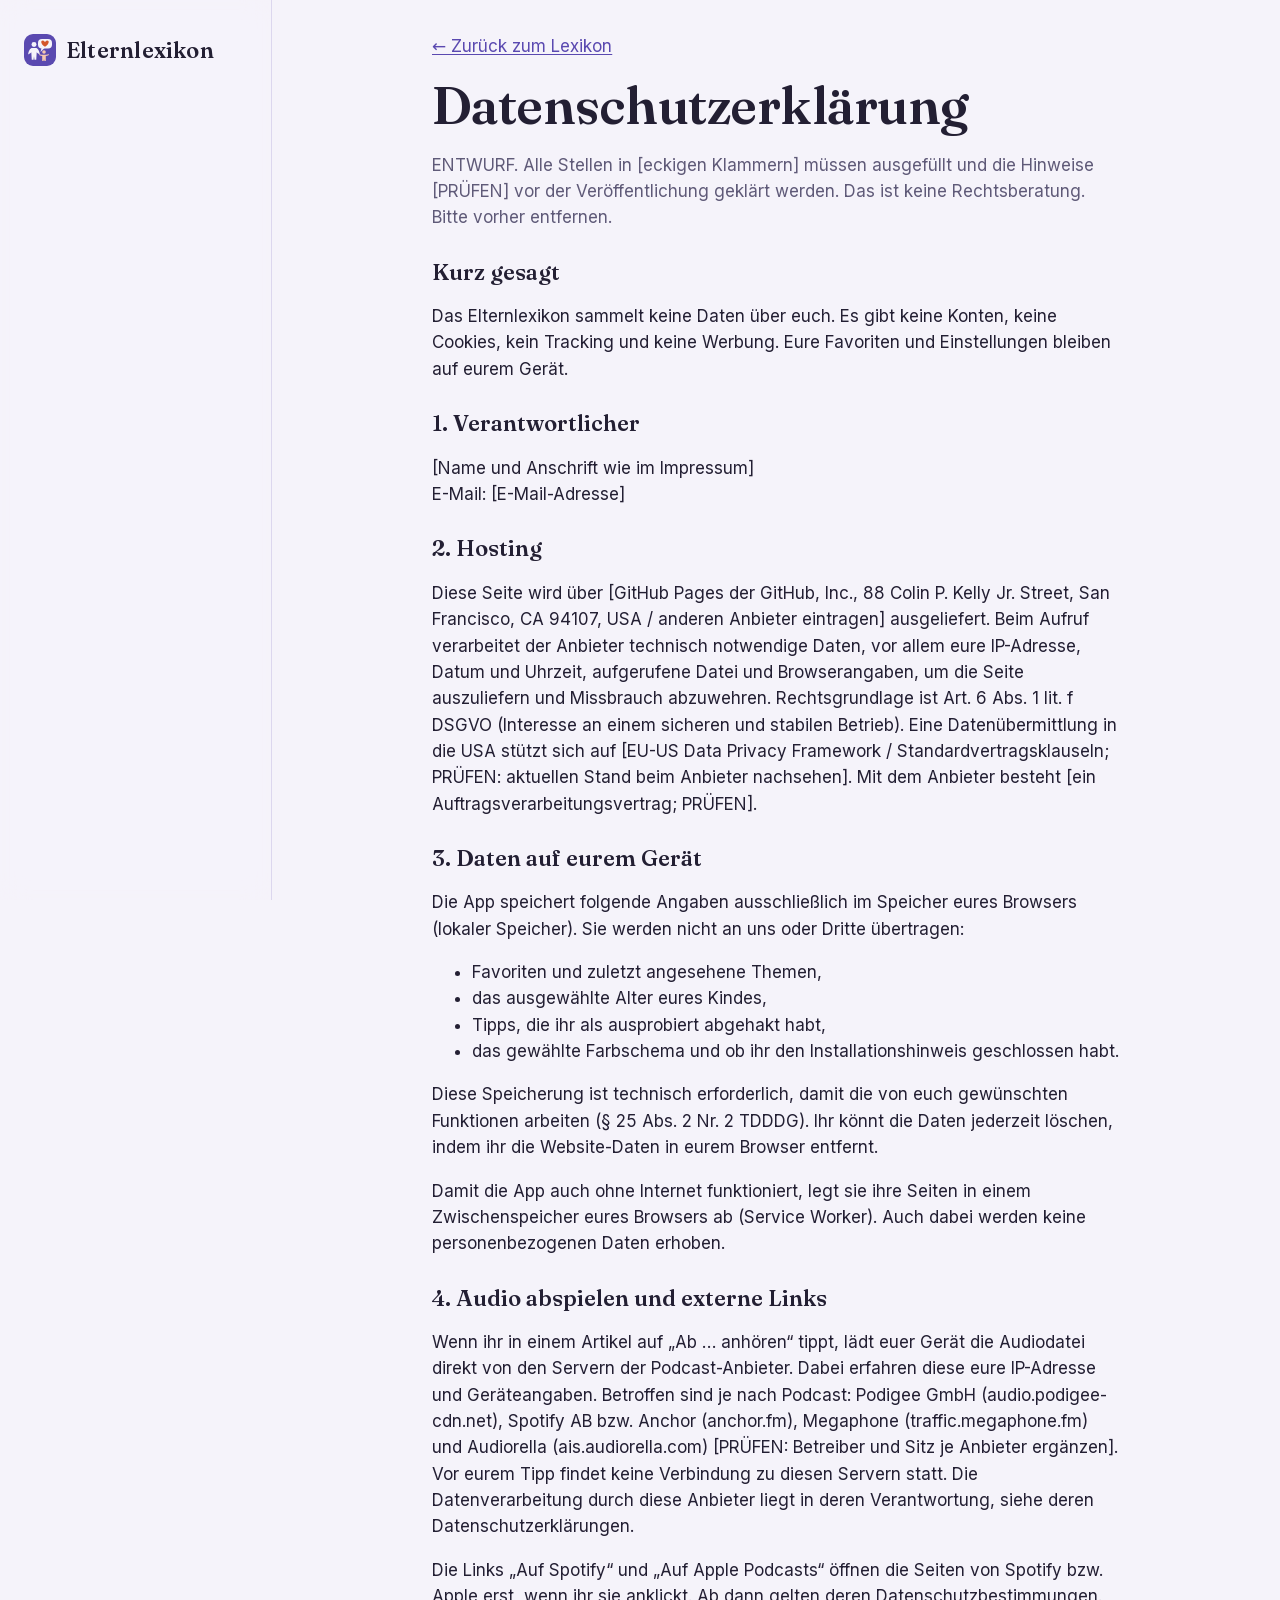
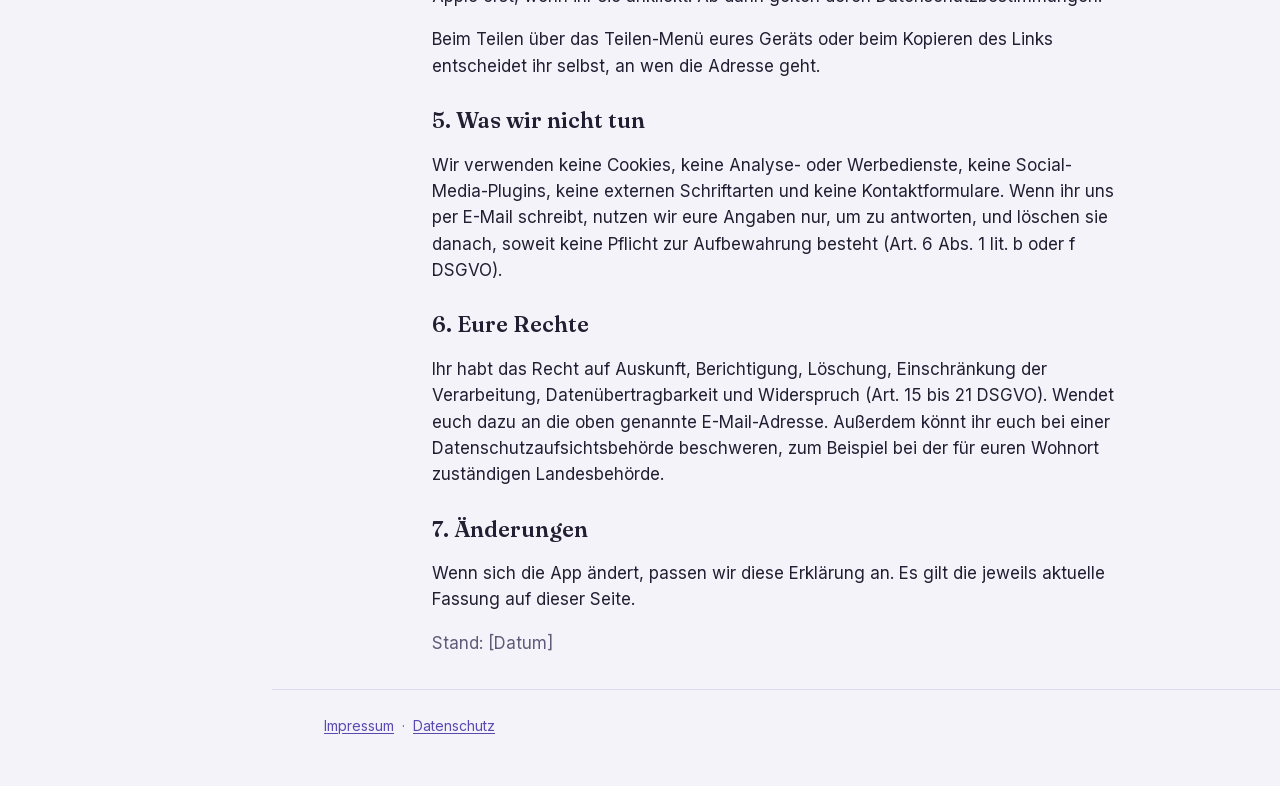
==== datenschutz.html @ c75ec626 "Elternlexikon: Tipp-Karten, Nachhören-Bereich, Pflaume-Farbwelt Co-Authored-By: Claude Sonnet 5.5 <n" ====
<!doctype html>
<html lang="de">
<head>
  <meta charset="utf-8">
  <meta name="viewport" content="width=device-width, initial-scale=1">
  <meta name="robots" content="noindex">
  <title>Datenschutz · Elternlexikon</title>
  <link rel="icon" href="icon.svg" type="image/svg+xml">
  <link rel="stylesheet" href="styles.css">
  <script>try { var t = localStorage.getItem("theme"); if (t) document.documentElement.dataset.theme = t; } catch (e) {}</script>
</head>
<body>
  <header class="top"><div class="top-inner">
    <a class="brand" href="./" aria-label="Zurück zur Startseite"><img src="icon.svg" alt="" width="32" height="32"><span>Elternlexikon</span></a>
  </div></header>
  <main class="article rechtstext" style="max-width:720px;margin:0 auto;padding:16px">
    <p><a href="./">← Zurück zum Lexikon</a></p>
    <h1>Datenschutzerklärung</h1>
    <p class="muted">ENTWURF. Alle Stellen in [eckigen Klammern] müssen ausgefüllt und die Hinweise [PRÜFEN] vor der Veröffentlichung geklärt werden. Das ist keine Rechtsberatung. Bitte vorher entfernen.</p>

    <h2>Kurz gesagt</h2>
    <p>Das Elternlexikon sammelt keine Daten über euch. Es gibt keine Konten, keine Cookies, kein Tracking und keine Werbung. Eure Favoriten und Einstellungen bleiben auf eurem Gerät.</p>

    <h2>1. Verantwortlicher</h2>
    <p>[Name und Anschrift wie im Impressum]<br>E-Mail: [E-Mail-Adresse]</p>

    <h2>2. Hosting</h2>
    <p>Diese Seite wird über [GitHub Pages der GitHub, Inc., 88 Colin P. Kelly Jr. Street, San Francisco, CA 94107, USA / anderen Anbieter eintragen] ausgeliefert. Beim Aufruf verarbeitet der Anbieter technisch notwendige Daten, vor allem eure IP-Adresse, Datum und Uhrzeit, aufgerufene Datei und Browserangaben, um die Seite auszuliefern und Missbrauch abzuwehren. Rechtsgrundlage ist Art. 6 Abs. 1 lit. f DSGVO (Interesse an einem sicheren und stabilen Betrieb). Eine Datenübermittlung in die USA stützt sich auf [EU-US Data Privacy Framework / Standardvertragsklauseln; PRÜFEN: aktuellen Stand beim Anbieter nachsehen]. Mit dem Anbieter besteht [ein Auftragsverarbeitungsvertrag; PRÜFEN].</p>

    <h2>3. Daten auf eurem Gerät</h2>
    <p>Die App speichert folgende Angaben ausschließlich im Speicher eures Browsers (lokaler Speicher). Sie werden nicht an uns oder Dritte übertragen:</p>
    <ul>
      <li>Favoriten und zuletzt angesehene Themen,</li>
      <li>das ausgewählte Alter eures Kindes,</li>
      <li>Tipps, die ihr als ausprobiert abgehakt habt,</li>
      <li>das gewählte Farbschema und ob ihr den Installationshinweis geschlossen habt.</li>
    </ul>
    <p>Diese Speicherung ist technisch erforderlich, damit die von euch gewünschten Funktionen arbeiten (§ 25 Abs. 2 Nr. 2 TDDDG). Ihr könnt die Daten jederzeit löschen, indem ihr die Website-Daten in eurem Browser entfernt.</p>
    <p>Damit die App auch ohne Internet funktioniert, legt sie ihre Seiten in einem Zwischenspeicher eures Browsers ab (Service Worker). Auch dabei werden keine personenbezogenen Daten erhoben.</p>

    <h2>4. Audio abspielen und externe Links</h2>
    <p>Wenn ihr in einem Artikel auf „Ab … anhören“ tippt, lädt euer Gerät die Audiodatei direkt von den Servern der Podcast-Anbieter. Dabei erfahren diese eure IP-Adresse und Geräteangaben. Betroffen sind je nach Podcast: Podigee GmbH (audio.podigee-cdn.net), Spotify AB bzw. Anchor (anchor.fm), Megaphone (traffic.megaphone.fm) und Audiorella (ais.audiorella.com) [PRÜFEN: Betreiber und Sitz je Anbieter ergänzen]. Vor eurem Tipp findet keine Verbindung zu diesen Servern statt. Die Datenverarbeitung durch diese Anbieter liegt in deren Verantwortung, siehe deren Datenschutzerklärungen.</p>
    <p>Die Links „Auf Spotify“ und „Auf Apple Podcasts“ öffnen die Seiten von Spotify bzw. Apple erst, wenn ihr sie anklickt. Ab dann gelten deren Datenschutzbestimmungen.</p>
    <p>Beim Teilen über das Teilen-Menü eures Geräts oder beim Kopieren des Links entscheidet ihr selbst, an wen die Adresse geht.</p>

    <h2>5. Was wir nicht tun</h2>
    <p>Wir verwenden keine Cookies, keine Analyse- oder Werbedienste, keine Social-Media-Plugins, keine externen Schriftarten und keine Kontaktformulare. Wenn ihr uns per E-Mail schreibt, nutzen wir eure Angaben nur, um zu antworten, und löschen sie danach, soweit keine Pflicht zur Aufbewahrung besteht (Art. 6 Abs. 1 lit. b oder f DSGVO).</p>

    <h2>6. Eure Rechte</h2>
    <p>Ihr habt das Recht auf Auskunft, Berichtigung, Löschung, Einschränkung der Verarbeitung, Datenübertragbarkeit und Widerspruch (Art. 15 bis 21 DSGVO). Wendet euch dazu an die oben genannte E-Mail-Adresse. Außerdem könnt ihr euch bei einer Datenschutzaufsichtsbehörde beschweren, zum Beispiel bei der für euren Wohnort zuständigen Landesbehörde.</p>

    <h2>7. Änderungen</h2>
    <p>Wenn sich die App ändert, passen wir diese Erklärung an. Es gilt die jeweils aktuelle Fassung auf dieser Seite.</p>

    <p class="muted">Stand: [Datum]</p>
  </main>
  <footer class="foot"><p class="muted"><a href="impressum.html">Impressum</a> · <a href="datenschutz.html">Datenschutz</a></p></footer>
</body>
</html>
---- styles.css ----
/* ---------- Schriften (lokal, kein Google-Abruf) ---------- */
@font-face { font-family: "Fraunces"; font-style: normal; font-weight: 500 700; font-display: swap; src: url("fonts/fraunces-latin.woff2") format("woff2"); }
@font-face { font-family: "Inter"; font-style: normal; font-weight: 400 700; font-display: swap; src: url("fonts/inter-latin.woff2") format("woff2"); }

/* ---------- Farben & Grundwerte ---------- */
:root {
  --bg: #f6f1e9;
  --surface: #fffdf9;
  --surface-2: #efe8dc;
  --text: #22252a;
  --muted: #5f5b55;
  --line: #e2d9ca;
  --accent: #2f6f62;
  --accent-ink: #ffffff;
  --accent-soft: #dcebe5;
  --warm: #9e4522;
  --warm-soft: #f6e2d6;
  --focus: #2f6f62;
  --shadow: 0 1px 2px rgba(60, 45, 20, .06), 0 6px 20px rgba(60, 45, 20, .06);

  /* Podcast-Farben (eher gedämpft, nur als Erkennungszeichen) */
  --p-mutti: #b5577a;
  --p-artgerecht: #5f8a3a;
  --p-gfk: #3f6fb0;
  --p-wunschkind: #b9822a;

  --serif: "Fraunces", "Iowan Old Style", "Palatino Linotype", Palatino, Georgia, serif;
  --sans: "Inter", -apple-system, BlinkMacSystemFont, "Segoe UI", system-ui, Roboto, "Helvetica Neue", Arial, sans-serif;
  --radius: 20px;
  --max: 760px;
  --side: 272px;
  color-scheme: light;
}

@media (prefers-color-scheme: dark) {
  :root:not([data-theme="light"]) {
    --bg: #16191d;
    --surface: #1e2227;
    --surface-2: #262b31;
    --text: #e9e5de;
    --muted: #a19b92;
    --line: #333940;
    --accent: #7cc2b0;
    --accent-ink: #10231e;
    --accent-soft: #23362f;
    --warm: #e39a77;
    --warm-soft: #3a2a22;
    --focus: #7cc2b0;
    --shadow: 0 1px 2px rgba(0, 0, 0, .3), 0 6px 20px rgba(0, 0, 0, .25);
    --p-mutti: #e08aa9;
    --p-artgerecht: #9cc574;
    --p-gfk: #86aee6;
    --p-wunschkind: #e2b765;
    color-scheme: dark;
  }
}
:root[data-theme="dark"] {
  --bg: #16191d;
  --surface: #1e2227;
  --surface-2: #262b31;
  --text: #e9e5de;
  --muted: #a19b92;
  --line: #333940;
  --accent: #7cc2b0;
  --accent-ink: #10231e;
  --accent-soft: #23362f;
  --warm: #e39a77;
  --warm-soft: #3a2a22;
  --focus: #7cc2b0;
  --shadow: 0 1px 2px rgba(0, 0, 0, .3), 0 6px 20px rgba(0, 0, 0, .25);
  --p-mutti: #e08aa9;
  --p-artgerecht: #9cc574;
  --p-gfk: #86aee6;
  --p-wunschkind: #e2b765;
  color-scheme: dark;
}

/* ---------- Basis ---------- */
*, *::before, *::after { box-sizing: border-box; }
html { -webkit-text-size-adjust: 100%; }
body {
  margin: 0;
  background: var(--bg);
  color: var(--text);
  font: 17px/1.55 var(--sans);
  min-height: 100vh;
  display: flex;
  flex-direction: column;
}
a { color: var(--accent); text-underline-offset: 2px; }
button { font: inherit; color: inherit; }
:focus-visible { outline: 2px solid var(--focus); outline-offset: 2px; border-radius: 6px; }
svg { width: 1.2em; height: 1.2em; fill: none; stroke: currentColor; stroke-width: 1.8; stroke-linecap: round; stroke-linejoin: round; }

.skip { position: absolute; left: -999px; }
.skip:focus { left: 16px; top: 8px; background: var(--surface); padding: 8px 12px; z-index: 10; }

main { flex: 1; width: 100%; max-width: var(--max); margin: 0 auto; padding: 0 16px 48px; outline: none; }

/* ---------- Kopfzeile ---------- */
.top { position: sticky; top: 0; z-index: 5; background: color-mix(in srgb, var(--bg) 88%, transparent); backdrop-filter: blur(10px); -webkit-backdrop-filter: blur(10px); border-bottom: 1px solid transparent; }
.top.scrolled { border-bottom-color: var(--line); }
.top-inner { max-width: var(--max); margin: 0 auto; padding: 10px 16px; display: flex; align-items: center; justify-content: space-between; gap: 12px; }
.brand { display: flex; align-items: center; gap: 10px; text-decoration: none; color: var(--text); font: 600 20px/1 var(--serif); letter-spacing: .01em; }
.brand img { border-radius: 9px; }
.top-nav { display: flex; align-items: center; gap: 4px; }
.nav-link { display: inline-flex; align-items: center; gap: 6px; padding: 8px 12px; border-radius: 999px; text-decoration: none; color: var(--text); font-size: 15px; }
.nav-link:hover, .nav-link.active { background: var(--surface-2); }
.nav-link .count { background: var(--accent); color: var(--accent-ink); font-size: 12px; min-width: 20px; height: 20px; padding: 0 6px; border-radius: 10px; display: inline-grid; place-items: center; }
.icon-btn { background: none; border: 0; width: 40px; height: 40px; border-radius: 50%; display: grid; place-items: center; cursor: pointer; }
.icon-btn:hover { background: var(--surface-2); }
.i-moon { display: none; }
:root[data-theme="dark"] .i-sun { display: none; }
:root[data-theme="dark"] .i-moon { display: block; }
@media (prefers-color-scheme: dark) {
  :root:not([data-theme="light"]) .i-sun { display: none; }
  :root:not([data-theme="light"]) .i-moon { display: block; }
}

.menu { border-top: 1px solid var(--line); }
.menu-inner { max-width: var(--max); margin: 0 auto; padding: 0 12px; display: flex; gap: 2px; overflow-x: auto; scrollbar-width: none; }
.menu-inner::-webkit-scrollbar { display: none; }
.menu-link { flex: none; position: relative; display: inline-flex; align-items: center; gap: 6px; padding: 11px 12px; color: var(--muted); text-decoration: none; font-size: 15px; border-bottom: 2px solid transparent; }
.menu-link:hover { color: var(--text); }
.menu-link.active { color: var(--accent); border-bottom-color: var(--accent); font-weight: 600; }
.menu-link .count { background: var(--accent); color: var(--accent-ink); font-size: 12px; min-width: 20px; height: 20px; padding: 0 6px; border-radius: 10px; display: inline-grid; place-items: center; }
.menu-hilfe { margin-left: auto; }
.banner { background: var(--warm-soft); color: var(--text); font-size: 14px; text-align: center; padding: 8px 16px; border-bottom: 1px solid var(--line); }

/* ---------- Suche ---------- */
.search-area { padding: 28px 0 8px; }
.hero-title { font: 600 clamp(28px, 6vw, 40px)/1.15 var(--serif); margin: 8px 0 20px; letter-spacing: -.01em; }
body.compact .hero-title { display: none; }
body.compact .search-area { padding-top: 16px; }

.search { position: relative; }
.search input {
  width: 100%; font: inherit; font-size: 18px; color: var(--text);
  background: var(--surface); border: 1.5px solid var(--line); border-radius: 999px;
  padding: 14px 48px 14px 50px; box-shadow: var(--shadow); -webkit-appearance: none; appearance: none;
}
.search input::placeholder { color: var(--muted); }
.search input:focus { outline: none; border-color: var(--accent); }
.search input::-webkit-search-cancel-button { display: none; }
.search-icon { position: absolute; left: 18px; top: 50%; transform: translateY(-50%); color: var(--muted); pointer-events: none; }
.q-clear { position: absolute; right: 8px; top: 50%; transform: translateY(-50%); width: 36px; height: 36px; border: 0; border-radius: 50%; background: transparent; font-size: 24px; line-height: 1; color: var(--muted); cursor: pointer; }
.q-clear:hover { background: var(--surface-2); }

.filters { margin-top: 14px; display: grid; gap: 8px; }
.filter-row { display: flex; align-items: center; gap: 10px; min-width: 0; }
.filter-label { flex: 0 0 64px; font-size: 13px; color: var(--muted); text-transform: uppercase; letter-spacing: .06em; }
.chips { display: flex; gap: 6px; overflow-x: auto; scrollbar-width: none; padding: 2px; min-width: 0; }
.chips::-webkit-scrollbar { display: none; }
.chip {
  flex: 0 0 auto; border: 1px solid var(--line); background: var(--surface); border-radius: 999px;
  padding: 5px 12px; font-size: 14px; cursor: pointer; white-space: nowrap; display: inline-flex; align-items: center; gap: 6px;
}
.chip:hover { border-color: var(--accent); }
.chip[aria-pressed="true"] { background: var(--accent); border-color: var(--accent); color: var(--accent-ink); }
.chip .dot { width: 8px; height: 8px; border-radius: 50%; }
.filter-reset { border: 0; background: none; color: var(--accent); font-size: 14px; cursor: pointer; padding: 4px 0; justify-self: start; }

/* ---------- Listen & Karten ---------- */
.section-title { font: 600 15px/1.3 var(--sans); color: var(--muted); text-transform: uppercase; letter-spacing: .07em; margin: 32px 0 12px; }
.result-meta { color: var(--muted); font-size: 14px; margin: 20px 0 10px; }
.cards { list-style: none; margin: 0; padding: 0; display: grid; gap: 10px; }
.card {
  display: block; text-decoration: none; color: inherit; background: var(--surface); border: 1px solid var(--line);
  border-radius: var(--radius); padding: 16px 18px; box-shadow: var(--shadow); transition: transform .12s ease, border-color .12s ease;
}
.card:hover { border-color: var(--accent); transform: translateY(-1px); }
.card h3 { font: 600 20px/1.25 var(--serif); margin: 0 0 4px; }
.card .also { color: var(--muted); font-size: 14px; margin: 0 0 6px; }
.card p.snippet { margin: 0; color: var(--text); font-size: 15px; display: -webkit-box; -webkit-line-clamp: 2; -webkit-box-orient: vertical; overflow: hidden; }
.card .tags { margin-top: 10px; }
mark { background: var(--warm-soft); color: inherit; border-radius: 3px; padding: 0 1px; }

.tags { display: flex; flex-wrap: wrap; gap: 6px; }
.tag { font-size: 13px; padding: 2px 9px; border-radius: 999px; background: var(--surface-2); color: var(--text); white-space: nowrap; }
.tag.age { background: var(--accent-soft); }
.pod { display: inline-flex; align-items: center; gap: 6px; font-size: 13px; }
.pod .dot, .chip .dot { background: var(--pc, var(--muted)); }
.pod-mutti { --pc: var(--p-mutti); }
.pod-artgerecht { --pc: var(--p-artgerecht); }
.pod-gfk { --pc: var(--p-gfk); }
.pod-wunschkind { --pc: var(--p-wunschkind); }
.dot { display: inline-block; width: 8px; height: 8px; border-radius: 50%; }

.grid-areas { display: grid; grid-template-columns: repeat(auto-fill, minmax(150px, 1fr)); gap: 10px; }
.area-tile {
  background: var(--surface); border: 1px solid var(--line); border-radius: var(--radius); padding: 14px; text-align: left;
  cursor: pointer; display: flex; flex-direction: column; gap: 2px; box-shadow: var(--shadow);
}
.area-tile:hover { border-color: var(--accent); }
.area-tile strong { font: 600 17px/1.25 var(--serif); }
.area-tile span { color: var(--muted); font-size: 13px; }

.suggestions { display: flex; flex-wrap: wrap; gap: 8px; }
.suggestion { border: 1px dashed var(--line); background: transparent; border-radius: 999px; padding: 6px 14px; cursor: pointer; font-size: 15px; }
.suggestion:hover { border-style: solid; border-color: var(--accent); }

.empty { text-align: center; padding: 40px 12px; color: var(--muted); }
.empty strong { display: block; color: var(--text); font: 600 20px/1.3 var(--serif); margin-bottom: 6px; }

/* ---------- Artikel ---------- */
.article { padding-top: 12px; }
.back { display: inline-flex; align-items: center; gap: 6px; background: none; border: 0; color: var(--accent); cursor: pointer; padding: 6px 0; font-size: 15px; }
.article-head { display: flex; align-items: flex-start; justify-content: space-between; gap: 12px; margin: 10px 0 6px; }
.article h1 { font: 600 clamp(30px, 7vw, 42px)/1.12 var(--serif); margin: 0; letter-spacing: -.01em; }
.fav-btn { flex: 0 0 auto; width: 44px; height: 44px; border-radius: 50%; border: 1px solid var(--line); background: var(--surface); cursor: pointer; display: grid; place-items: center; }
.fav-btn svg { width: 22px; height: 22px; }
.fav-btn[aria-pressed="true"] { color: var(--warm); border-color: var(--warm); }
.fav-btn[aria-pressed="true"] svg { fill: currentColor; }
.article .also { color: var(--muted); margin: 0 0 14px; }
.article .tags { margin-bottom: 22px; }

.answer { background: var(--accent-soft); border-radius: var(--radius); padding: 18px 20px; font-size: 18px; line-height: 1.55; margin: 0 0 8px; }
.answer-label { font-size: 13px; text-transform: uppercase; letter-spacing: .07em; color: var(--accent); font-weight: 600; margin-bottom: 6px; }
.intro { font-size: 17px; color: var(--muted); margin: 6px 0 14px; line-height: 1.5; }
.med-note { margin: 10px 0 0; padding: 10px 14px; border-radius: 10px; background: var(--warm-soft); font-size: 14px; line-height: 1.45; }
.article h2 { font: 600 22px/1.25 var(--serif); margin: 32px 0 12px; }
.tips { list-style: none; margin: 0; padding: 0; counter-reset: tip; display: grid; gap: 10px; }
.tips li { counter-increment: tip; position: relative; padding: 2px 0 2px 42px; }
.tips li::before {
  content: counter(tip); position: absolute; left: 0; top: 0; width: 28px; height: 28px; border-radius: 50%;
  background: var(--accent); color: var(--accent-ink); display: grid; place-items: center; font-size: 14px; font-weight: 600;
}
.views { display: grid; gap: 10px; }
.view { background: var(--surface); border: 1px solid var(--line); border-left: 4px solid var(--pc, var(--line)); border-radius: 10px; padding: 12px 16px; }
.view .pod { font-weight: 600; margin-bottom: 4px; }
.view p { margin: 0; }

.sources { list-style: none; padding: 0; margin: 0; display: grid; gap: 8px; }
.source { display: flex; gap: 12px; align-items: flex-start; background: var(--surface); border: 1px solid var(--line); border-radius: 10px; padding: 12px 14px; }
.source .time { flex: 0 0 auto; font-variant-numeric: tabular-nums; font-size: 14px; background: var(--surface-2); padding: 3px 8px; border-radius: 6px; margin-top: 1px; }
.source .s-topic { font-weight: 600; }
.source .s-topic + .s-title { font-weight: 400; font-size: 14px; }
.source .s-title { font-weight: 600; }
.source .s-meta { font-size: 14px; color: var(--muted); }
.source .s-links { font-size: 14px; margin-top: 8px; display: flex; gap: 8px; flex-wrap: wrap; }

.play-at {
  display: inline-flex; align-items: center; gap: 6px; margin-top: 8px; border: 1px solid var(--accent); background: var(--accent);
  color: var(--accent-ink); border-radius: 999px; padding: 5px 14px 5px 10px; font-size: 14px; font-weight: 600; cursor: pointer;
}
.play-at:hover { filter: brightness(1.08); }
.play-at svg { width: 14px; height: 14px; }
.play-at.playing { background: transparent; color: var(--accent); }

/* ---------- Player ---------- */
body.has-player { padding-bottom: 96px; }
.player { position: fixed; left: 0; right: 0; bottom: 0; z-index: 20; padding: 0 12px calc(12px + env(safe-area-inset-bottom)); pointer-events: none; }
.player-inner {
  pointer-events: auto; max-width: var(--max); margin: 0 auto; display: flex; align-items: center; gap: 8px;
  background: var(--surface); border: 1px solid var(--line); border-radius: 18px; padding: 10px 12px; box-shadow: 0 8px 30px rgba(0,0,0,.18);
}
.pl-btn { border: 0; background: none; cursor: pointer; border-radius: 50%; display: grid; place-items: center; flex: 0 0 auto; color: var(--text); }
.pl-main { width: 46px; height: 46px; background: var(--accent); color: var(--accent-ink); }
.pl-main svg { width: 22px; height: 22px; }
.pl-main .i-pause { display: none; }
.player.playing .pl-main .i-pause { display: block; }
.player.playing .pl-main .i-play { display: none; }
.pl-skip { width: 38px; height: 38px; font-size: 13px; font-weight: 600; font-variant-numeric: tabular-nums; }
.pl-skip:hover, .pl-close:hover { background: var(--surface-2); }
.pl-close { width: 34px; height: 34px; font-size: 22px; color: var(--muted); }
.pl-info { flex: 1; min-width: 0; padding: 0 4px; }
.pl-title { font-weight: 600; font-size: 14px; white-space: nowrap; overflow: hidden; text-overflow: ellipsis; }
.pl-meta { font-size: 12px; color: var(--muted); font-variant-numeric: tabular-nums; white-space: nowrap; overflow: hidden; text-overflow: ellipsis; }
#pl-seek { width: 100%; margin: 4px 0 0; accent-color: var(--accent); height: 16px; }
@media (max-width: 480px) { .pl-skip { width: 32px; font-size: 12px; } .player-inner { gap: 4px; padding: 8px; } }

.related { display: flex; flex-wrap: wrap; gap: 8px; }
.related a { text-decoration: none; border: 1px solid var(--line); background: var(--surface); padding: 6px 14px; border-radius: 999px; color: var(--text); }
.related a:hover { border-color: var(--accent); }

/* ---------- Fußzeile ---------- */
.foot { border-top: 1px solid var(--line); padding: 20px 16px 32px; font-size: 14px; color: var(--text); }
.foot p { max-width: var(--max); margin: 0 auto 8px; }
.muted { color: var(--muted); }

@media (max-width: 480px) {
  body { font-size: 16px; }
  .nav-link span { display: none; }
  .filter-row { flex-direction: column; align-items: stretch; gap: 4px; }
  .filter-label { flex: none; }
  .answer { font-size: 17px; padding: 16px; }
}
@media (prefers-reduced-motion: reduce) { * { transition: none !important; } }

.cover { width: 20px; height: 20px; border-radius: 5px; object-fit: cover; flex: 0 0 auto; }

/* ---------- Ruhigere Oberfläche: Antwort zuerst, Rest aufklappbar ---------- */
.trust { font-size: 14px; color: var(--muted); margin: 4px 0 14px; }
.notfall { margin: 18px 0 4px; padding: 12px 14px; border-radius: 12px; background: var(--warm-soft); font-size: 14px; line-height: 1.5; }
.notfall a { color: var(--text); font-weight: 600; }
details.alle, details.mehr { margin-top: 20px; border: 1px solid var(--line); border-radius: var(--radius); background: var(--surface); }
details.alle > summary, details.mehr > summary {
  cursor: pointer; padding: 14px 16px; font-weight: 600; list-style: none; display: flex; justify-content: space-between; align-items: center;
}
details.alle > summary::after, details.mehr > summary::after { content: "+"; font-size: 20px; color: var(--accent); }
details[open].alle > summary::after, details[open].mehr > summary::after { content: "–"; }
details.alle > summary::-webkit-details-marker, details.mehr > summary::-webkit-details-marker { display: none; }
details.alle .cards { padding: 0 12px 12px; }
details.mehr > :not(summary) { padding: 0 16px 16px; }
details.mehr h3 { font: 600 19px/1.3 var(--serif); margin: 18px 0 10px; }
details.mehr h3:first-of-type { margin-top: 4px; }
.views .view .pod { margin-bottom: 6px; }
.views .view .cover { width: 26px; height: 26px; }
.article h2 { margin-top: 28px; }

#bereiche, #az, #hilfe, #soforthilfe { scroll-margin-top: 100px; }

/* ---------- Soforthilfe, Alter, Aktionen ---------- */
.sos { display: grid; grid-template-columns: repeat(auto-fit, minmax(150px, 1fr)); gap: 10px; }
.sos-btn { display: flex; align-items: center; min-height: 56px; padding: 10px 14px; border-radius: 14px; background: var(--warm-soft); border: 1px solid var(--line); color: var(--text); text-decoration: none; font: 600 16px/1.25 var(--sans); }
.sos-btn:hover { border-color: var(--warm); }
.sos-label { color: var(--warm); font: 600 13px/1 var(--sans); text-transform: uppercase; letter-spacing: .07em; margin: 18px 0 6px; }
.alter-wahl { display: flex; flex-wrap: wrap; gap: 8px; }
.alter-chip { border: 1px solid var(--line); background: var(--surface); color: var(--text); border-radius: 999px; padding: 9px 16px; font-size: 16px; cursor: pointer; }
.alter-chip:hover { border-color: var(--accent); }
.alter-chip[aria-pressed="true"] { background: var(--accent); color: var(--accent-ink); border-color: var(--accent); }
.alle-btn { margin-top: 10px; background: none; border: 0; color: var(--accent); font-size: 15px; text-decoration: underline; cursor: pointer; padding: 6px 0; }
.primary-btn { display: inline-block; background: var(--accent); color: var(--accent-ink); border: 0; border-radius: 999px; padding: 12px 22px; font: 600 16px/1 var(--sans); text-decoration: none; cursor: pointer; }
.primary-btn:hover { filter: brightness(1.08); }
.actions { display: flex; gap: 8px; margin: 12px 0 4px; }
.act-btn { border: 1px solid var(--line); background: var(--surface); color: var(--text); border-radius: 999px; padding: 7px 14px; font-size: 14px; cursor: pointer; }
.act-btn:hover { border-color: var(--accent); }
.tip-hint { color: var(--muted); font-size: 14px; margin: -6px 0 12px; }
.tips li[data-tip] { cursor: pointer; border-radius: 10px; }
.tips li[data-tip]:hover { background: var(--surface-2); }
.tips li.done { color: var(--muted); }
.tips li.done::before { content: "✓"; background: var(--accent); color: var(--accent-ink); }
.hint { display: flex; align-items: center; justify-content: space-between; gap: 10px; background: var(--accent-soft); border-radius: var(--radius); padding: 10px 14px; margin: 16px 0 0; font-size: 15px; }
.hint-x { background: none; border: 0; font-size: 22px; line-height: 1; cursor: pointer; color: var(--muted); }
.link-btn { background: none; border: 0; color: var(--accent); font: inherit; text-decoration: underline; cursor: pointer; padding: 0; }
.share-card { display: flex; align-items: center; justify-content: space-between; gap: 16px; flex-wrap: wrap; background: var(--accent-soft); border-radius: 14px; padding: 18px 20px; margin: 36px 0 8px; }
.share-card strong { display: block; font: 600 18px/1.3 var(--serif); }
.share-card span { color: var(--muted); font-size: 15px; }
.pod-list { list-style: none; margin: 0; padding: 0; display: grid; gap: 12px; }
.pod-card { display: flex; gap: 16px; background: var(--surface); border: 1px solid var(--line); border-radius: 14px; padding: 16px; }
.pod-card img { border-radius: 12px; flex: none; width: 72px; height: 72px; object-fit: cover; }
.pod-card h3 { font: 600 19px/1.25 var(--serif); margin: 0 0 2px; }
.pod-card p { margin: 4px 0; }
.toast { position: fixed; left: 50%; bottom: 90px; transform: translateX(-50%); background: var(--text); color: var(--bg); padding: 10px 18px; border-radius: 999px; font-size: 15px; z-index: 20; }
@media print {
  .top, .menu, .player, .foot, .banner, .back, .actions, .fav-btn, .tip-hint, .play-at, .share-card { display: none !important; }
  body { background: #fff; color: #000; }
  .answer { border: 1px solid #999; background: none; }
}

.pod-mark { flex: none; display: inline-grid; place-items: center; width: 20px; height: 20px; border-radius: 6px; background: var(--pc, var(--muted)); color: #fff; font: 700 12px/1 var(--serif); }
:root[data-theme="dark"] .pod-mark { color: #16191d; }
@media (prefers-color-scheme: dark) { :root:not([data-theme="light"]) .pod-mark { color: #16191d; } }
.views .view .pod-mark { width: 26px; height: 26px; font-size: 15px; border-radius: 8px; }
.pod-mark.big { width: 72px; height: 72px; border-radius: 18px; font-size: 40px; }

/* ---------- Feinschliff Mobil (neues Design) ---------- */
.hero-title { font-weight: 600; letter-spacing: -.015em; }
.search input { min-height: 56px; border-radius: 18px; }
.chip { min-height: 40px; padding: 6px 14px; }
.alter-chip { min-height: 44px; }
.answer { border-radius: var(--radius); padding: 20px 22px; }
.answer-label { color: var(--accent-deep, #1f5a4e); }
:root[data-theme="dark"] .answer-label { color: var(--accent); }
.tips li { padding-top: 3px; padding-bottom: 3px; }
.card { box-shadow: none; }
.card:hover { box-shadow: var(--shadow); }
.area-tile { min-height: 96px; justify-content: space-between; box-shadow: none; }
.area-tile:nth-child(odd) { background: var(--accent-soft); border-color: transparent; }
.area-tile:nth-child(even) { background: var(--warm-soft); border-color: transparent; }
.menu-link { min-height: 44px; }
@media (prefers-color-scheme: dark) { :root:not([data-theme="light"]) .answer-label { color: var(--accent); } }

/* ---------- Mobil: Tab-Leiste unten + Themen-Blatt ---------- */
.tabbar, .sheet, .sheet-backdrop { display: none; }
@media (max-width: 999px) {
  .menu { display: none; }
  body { padding-bottom: calc(76px + env(safe-area-inset-bottom)); }
  body.has-player { padding-bottom: calc(160px + env(safe-area-inset-bottom)); }
  .tabbar {
    display: flex; justify-content: space-around; position: fixed; left: 0; right: 0; bottom: 0; z-index: 30;
    background: var(--surface); border-top: 1px solid var(--line); padding: 6px 8px calc(6px + env(safe-area-inset-bottom));
  }
  .tab {
    flex: 1; max-width: 120px; min-height: 52px; display: flex; flex-direction: column; align-items: center; justify-content: center; gap: 2px;
    background: none; border: 0; border-radius: 12px; color: var(--muted); font: 500 12px/1.2 var(--sans); text-decoration: none; cursor: pointer; position: relative;
  }
  .tab svg { width: 24px; height: 24px; stroke-width: 2; }
  .tab.active, .tab[aria-expanded="true"] { color: var(--accent); font-weight: 600; }
  .tab .count { position: absolute; top: 2px; left: calc(50% + 6px); background: var(--accent); color: var(--accent-ink); font-size: 11px; min-width: 18px; height: 18px; padding: 0 5px; border-radius: 9px; display: inline-grid; place-items: center; }
  .player { bottom: calc(64px + env(safe-area-inset-bottom)); padding-bottom: 8px; }
  .toast { bottom: calc(150px + env(safe-area-inset-bottom)); }

  .sheet-backdrop { position: fixed; inset: 0; z-index: 40; background: rgba(20, 20, 20, .45); }
  .sheet-backdrop:not([hidden]) { display: block; }
  .sheet {
    position: fixed; left: 0; right: 0; bottom: 0; z-index: 50; max-height: 86vh; overflow-y: auto;
    background: var(--bg); border-radius: 24px 24px 0 0; padding: 12px 16px calc(24px + env(safe-area-inset-bottom));
    box-shadow: 0 -10px 40px rgba(0, 0, 0, .25);
  }
  .sheet:not([hidden]) { display: block; }
  body.sheet-open { overflow: hidden; }
  .sheet-head { display: flex; align-items: center; justify-content: space-between; margin-bottom: 8px; }
  .sheet-head h2 { font: 600 24px/1.2 var(--serif); margin: 0; }
  .sheet-notruf { display: flex; align-items: center; min-height: 56px; padding: 0 18px; border-radius: 16px; background: var(--warm-soft); color: var(--text); font: 600 16px/1.2 var(--sans); text-decoration: none; border: 1px solid var(--warm); }
  .sheet-quick { display: grid; grid-template-columns: repeat(3, minmax(0, 1fr)); gap: 8px; margin-top: 10px; }
  .sheet-quick a { display: grid; place-items: center; min-height: 48px; border-radius: 14px; background: var(--surface); border: 1px solid var(--line); color: var(--text); text-decoration: none; font-weight: 600; font-size: 15px; }
  .sheet-label { margin: 20px 0 10px; font: 600 13px/1 var(--sans); color: var(--muted); text-transform: uppercase; letter-spacing: .07em; }
  .sheet-grid { display: grid; grid-template-columns: repeat(2, minmax(0, 1fr)); gap: 10px; }
  .sheet-grid .area-tile { min-height: 72px; justify-content: center; }
  .sheet-grid .area-tile strong { font-size: 18px; }
}
@media print { .tabbar, .sheet, .sheet-backdrop { display: none !important; } }

/* ---------- Desktop: Seitenleiste links, Inhalt rechts ---------- */
@media (min-width: 1000px) {
  body { display: grid; grid-template-columns: var(--side) minmax(0, 1fr); grid-template-rows: auto auto 1fr auto; align-items: start; }
  .top { grid-column: 1; grid-row: 1 / -1; position: sticky; top: 0; height: 100vh; align-self: start; display: flex; flex-direction: column; gap: 8px; background: var(--surface); border-right: 1px solid var(--line); border-bottom: 0; backdrop-filter: none; -webkit-backdrop-filter: none; padding: 28px 16px; overflow-y: auto; }
  .top-inner { padding: 0 8px; max-width: none; margin: 0; }
  .brand { font-size: 22px; }
  .menu { border-top: 0; margin-top: 12px; }
  .menu-inner { flex-direction: column; padding: 0; gap: 2px; overflow: visible; max-width: none; margin: 0; }
  .menu-link { padding: 0 14px; border-bottom: 0; border-radius: 12px; font-size: 16px; color: var(--text); }
  .menu-link:hover { background: var(--surface-2); }
  .menu-link.active { background: var(--accent-soft); color: var(--accent); }
  .menu-hilfe { margin-left: 0; margin-top: 12px; color: var(--warm); }
  .banner, main, .foot { grid-column: 2; }
  main { max-width: 920px; padding: 0 48px 64px; margin: 0; }
  .foot { padding: 24px 48px 40px; }
  .foot p { margin-left: 0; }
  .search-area { padding-top: 48px; }
  .hero-title { font-size: 48px; }
  .search { max-width: 720px; }
  .cards { grid-template-columns: repeat(2, minmax(0, 1fr)); }
  .grid-areas { grid-template-columns: repeat(3, minmax(0, 1fr)); }
  .article h1 { font-size: 52px; }
  .player { left: var(--side); }
  .player-inner { margin: 0 auto 0 48px; }
}
@media (min-width: 1500px) {
  main { max-width: 1040px; }
  .grid-areas { grid-template-columns: repeat(4, minmax(0, 1fr)); }
}
.pod-card .s-links { display: flex; flex-wrap: wrap; gap: 6px 16px; margin-top: 6px; }

.plat-btn { display: inline-flex; align-items: center; gap: 8px; padding: 7px 14px 7px 10px; border: 1px solid var(--line); border-radius: 999px; background: var(--surface); color: var(--text); font: 500 14px/1 var(--sans); text-decoration: none; }
.plat-btn svg { width: 20px; height: 20px; flex: none; }
.plat-btn:hover { border-color: var(--accent); background: var(--surface-2); }
.plat-web { color: var(--muted); }
.plat-web svg { width: 16px; height: 16px; margin: 0 2px; }
.pod-card .s-links { gap: 8px; margin-top: 10px; }

.plat-btn { --btn-bg: var(--surface); }
.plat-btn:hover { --btn-bg: var(--surface-2); }
.plat-btn .arc { stroke: var(--btn-bg); }
.plat-spotify svg, .plat-apple svg { color: var(--text); }

/* ---------- Modernes Finish: Bewegung, Tiefe, Ruhe ---------- */
:root { --ease: cubic-bezier(.2, .7, .2, 1); }

/* Hinweisbalken: schlank statt Textblock */
.banner { font-size: 13px; line-height: 1.4; padding: 8px 16px; text-align: left; border-bottom: 0; }
@media (max-width: 999px) { .banner { margin: 8px 16px 0; border-radius: 12px; } }

/* Kopfzeile: Glas statt flach */
.top { background: color-mix(in srgb, var(--bg) 78%, transparent); backdrop-filter: saturate(1.4) blur(14px); -webkit-backdrop-filter: saturate(1.4) blur(14px); }

/* Filter: nur Alter sichtbar, Rest aufklappbar */
.filter-more { margin-top: 2px; }
.filter-more > summary { cursor: pointer; list-style: none; color: var(--accent); font-size: 14px; font-weight: 600; min-height: 40px; display: inline-flex; align-items: center; gap: 6px; }
.filter-more > summary::-webkit-details-marker { display: none; }
.filter-more > summary::after { content: "▾"; font-size: 12px; transition: transform .2s var(--ease); }
.filter-more[open] > summary::after { transform: rotate(180deg); }
.filter-more .filter-row { margin-top: 6px; }

/* Haptik: Karten und Chips reagieren sichtbar */
.card, .area-tile, .sos-btn, .chip, .alter-chip, .tab, .act-btn, .primary-btn, .play-at { transition: transform .15s var(--ease), box-shadow .2s var(--ease), border-color .15s, background-color .15s; }
.card:active, .area-tile:active, .sos-btn:active, .chip:active, .alter-chip:active, .primary-btn:active, .act-btn:active { transform: scale(.97); }
.card { border-radius: var(--radius); }
.card:hover { box-shadow: 0 10px 28px rgba(60, 45, 20, .10); }
.sos-btn { background: var(--warm-soft); border-color: transparent; }
.chip[aria-pressed="true"], .alter-chip[aria-pressed="true"] { box-shadow: 0 4px 14px color-mix(in srgb, var(--accent) 35%, transparent); }

/* Inhalte blenden weich ein */
@keyframes einblenden { from { opacity: 0; transform: translateY(8px); } to { opacity: 1; transform: none; } }
#view > * { animation: einblenden .35s var(--ease) both; }
#view > *:nth-child(2) { animation-delay: .04s; }
#view > *:nth-child(3) { animation-delay: .08s; }
#view > *:nth-child(n+4) { animation-delay: .12s; }
@media (prefers-reduced-motion: reduce) { #view > * { animation: none; } }

/* Mobil: Tab-Leiste als Glas, Blatt gleitet hoch */
@media (max-width: 999px) {
  .tabbar { background: color-mix(in srgb, var(--surface) 86%, transparent); backdrop-filter: saturate(1.4) blur(16px); -webkit-backdrop-filter: saturate(1.4) blur(16px); }
  .tab.active::before { content: ""; position: absolute; top: -7px; width: 28px; height: 3px; border-radius: 2px; background: var(--accent); }
  @keyframes blattHoch { from { transform: translateY(100%); } to { transform: none; } }
  @keyframes blattHinter { from { opacity: 0; } to { opacity: 1; } }
  .sheet:not([hidden]) { animation: blattHoch .32s var(--ease); }
  .sheet-backdrop:not([hidden]) { animation: blattHinter .25s ease; backdrop-filter: blur(3px); -webkit-backdrop-filter: blur(3px); }
  .sheet::before { content: ""; display: block; width: 40px; height: 4px; border-radius: 2px; background: var(--line); margin: 0 auto 12px; }
}
@media (prefers-reduced-motion: reduce) { .sheet:not([hidden]), .sheet-backdrop:not([hidden]) { animation: none !important; } }

/* Fokus gut sichtbar, Suchfeld mit Ring */
.search input:focus { box-shadow: 0 0 0 4px color-mix(in srgb, var(--accent) 22%, transparent), var(--shadow); }

/* Hinweisbalken nur auf Listen, nicht beim Lesen */
body.im-artikel .banner { display: none; }
@media (min-width: 1000px) { .menu-link svg { width: 20px; height: 20px; flex: none; } .menu-link { gap: 12px; } }

/* Tippflächen mindestens 44 px (Daumen-freundlich, wichtig bei Notruf-Links) */
.suggestion, .alle-btn, .brand, .filter-reset { min-height: 44px; display: inline-flex; align-items: center; }
.foot a { display: inline-block; padding: 12px 4px; margin: -12px 0; }
.foot p { line-height: 1.7; }
.skip:focus { min-height: 44px; display: inline-flex; align-items: center; }
.chip, .filter-more > summary, .act-btn { min-height: 44px; }
.notfall a, .foot a, .hint a { display: inline-flex; align-items: center; min-height: 44px; padding: 0 4px; }
.icon-btn { width: 44px; height: 44px; }
.share-card .primary-btn, .share-card button { min-height: 44px; }

/* =====================================================================
   Tipps als Karten, Nachhören-Bereich, Farbwelten
   ===================================================================== */

/* ---------- Tipps: abgesetzte Karten, abwechselnd getönt ---------- */
.tips { gap: 10px; }
.tips li {
  padding: 14px 52px 14px 58px; min-height: 60px; border-radius: 16px; border: 1px solid var(--line);
  background: var(--surface); line-height: 1.5; transition: background-color .15s, border-color .15s, transform .15s;
}
.tips li:nth-child(even) { background: color-mix(in srgb, var(--accent) 9%, var(--surface)); border-color: color-mix(in srgb, var(--accent) 16%, var(--line)); }
.tips li::before { left: 16px; top: 14px; width: 30px; height: 30px; font-size: 15px; }
.tips li::after {
  content: ""; position: absolute; right: 16px; top: 16px; width: 22px; height: 22px; border-radius: 7px;
  border: 2px solid color-mix(in srgb, var(--muted) 50%, transparent); background: transparent;
}
.tips li[data-tip]:hover { background: var(--accent-soft); border-color: var(--accent); }
.tips li.done, .tips li.done:nth-child(even) { background: color-mix(in srgb, var(--accent) 5%, var(--bg)); border-style: dashed; color: var(--muted); }
.tips li.done::after {
  background: var(--accent) url("data:image/svg+xml,%3Csvg xmlns='http://www.w3.org/2000/svg' viewBox='0 0 24 24' fill='none' stroke='white' stroke-width='3.500' stroke-linecap='round' stroke-linejoin='round'%3E%3Cpath d='M5 12.500l4.500 4.500L19 7.500'/%3E%3C/svg%3E") center / 16px no-repeat;
  border-color: var(--accent);
}
.tip-hint { margin: -4px 0 14px; }
/* Soforthilfe-Liste bleibt schlicht */
.tips:not([data-art]) li { padding: 12px 16px 12px 58px; }
.tips:not([data-art]) li::after { display: none; }

/* ---------- Nachhören: sichtbar, mit großem Play-Knopf ---------- */
.listen { margin-top: 34px; padding: 20px 16px 18px; border-radius: 24px; background: var(--accent-soft); }
.listen-title { display: flex; align-items: center; gap: 10px; font: 600 22px/1.25 var(--serif); margin: 0 0 4px !important; }
.listen-title svg { width: 26px; height: 26px; color: var(--accent); flex: none; }
.listen-sub { margin: 0 0 14px; color: var(--muted); font-size: 14.5px; }
.listen .sources { gap: 12px; }
.listen .source {
  display: block; padding: 14px 16px 14px 18px; border-radius: 18px; border: 1px solid var(--line); background: var(--surface);
  border-left: 6px solid var(--pc, var(--accent)); box-shadow: var(--shadow);
}
.s-row { display: flex; gap: 14px; align-items: center; }
.s-body { min-width: 0; }
.listen .source .s-topic { font: 600 17px/1.3 var(--serif); }
.listen .source .s-title { font-weight: 400; font-size: 14px; color: var(--muted); margin-top: 2px; }
.listen .source .s-meta { margin-top: 4px; }
.s-at { margin-top: 6px; font-size: 13.5px; font-weight: 600; color: var(--accent-deep, var(--accent)); font-variant-numeric: tabular-nums; }
.listen .source .time { align-self: flex-start; }
.listen .source .s-links { margin-top: 12px; padding-top: 10px; border-top: 1px solid var(--line); }
.play-big {
  flex: none; width: 56px; height: 56px; border-radius: 50%; border: 0; cursor: pointer; display: grid; place-items: center;
  background: var(--accent); color: var(--accent-ink); box-shadow: 0 4px 14px color-mix(in srgb, var(--accent) 38%, transparent);
  transition: transform .15s, filter .15s;
}
.play-big:hover { filter: brightness(1.1); transform: scale(1.05); }
.play-big svg { width: 26px; height: 26px; }
.play-big .i-pause { display: none; }
.play-big.playing .i-pause { display: block; }
.play-big.playing .i-play { display: none; }
.play-big.playing { box-shadow: 0 0 0 6px color-mix(in srgb, var(--accent) 25%, transparent); }

/* ---------- Mehr dazu: als freundliche Fläche ---------- */
details.mehr { background: var(--surface-2); border-color: transparent; }
details.mehr > summary { padding: 16px 18px; }
details.mehr > summary span { display: grid; gap: 2px; font-weight: 600; }
details.mehr > summary small { font-weight: 400; font-size: 13.5px; color: var(--muted); }
details.mehr > summary::after {
  content: "+"; width: 32px; height: 32px; border-radius: 50%; display: grid; place-items: center;
  background: var(--accent); color: var(--accent-ink); font-size: 20px; line-height: 1; flex: none;
}
details[open].mehr > summary::after { content: "–"; }
details.mehr .views .view { background: var(--surface); }

/* ---------- Farbwelt "Pflaume" ---------- */
:root {
  --bg: #f5f3fa; --surface: #fffeff; --surface-2: #e9e5f5; --text: #231f33; --muted: #5f5a78; --line: #dcd7ee;
  --accent: #5a49b0; --accent-deep: #44358c; --accent-ink: #ffffff; --accent-soft: #e4dff6;
  --warm: #b4491f; --warm-soft: #fbe2d4; --focus: #5a49b0;
  --shadow: 0 1px 2px rgba(50, 40, 100, .06), 0 6px 20px rgba(50, 40, 100, .07);
}
:root[data-theme="dark"] {
  --bg: #16141f; --surface: #1f1c2b; --surface-2: #2a2638; --text: #eae7f4; --muted: #a39eb8; --line: #38334b;
  --accent: #aa9cf2; --accent-deep: #aa9cf2; --accent-ink: #1b1442; --accent-soft: #2d2852; --warm: #f2a37f; --warm-soft: #3d2820; --focus: #aa9cf2;
}
@media (prefers-color-scheme: dark) {
  :root:not([data-theme="light"]) {
    --bg: #16141f; --surface: #1f1c2b; --surface-2: #2a2638; --text: #eae7f4; --muted: #a39eb8; --line: #38334b;
    --accent: #aa9cf2; --accent-deep: #aa9cf2; --accent-ink: #1b1442; --accent-soft: #2d2852; --warm: #f2a37f; --warm-soft: #3d2820; --focus: #aa9cf2;
  }
}

/* ---------- Badges: ruhig, nur ein leiser Unterschied zwischen Alter und Bereich ---------- */
.tag { font-weight: 500; font-size: 12.5px; }
.tag.age { background: var(--accent-soft); color: var(--accent-deep); box-shadow: none; }
.tag:not(.age) { background: transparent; color: var(--muted); box-shadow: inset 0 0 0 1px var(--line); }
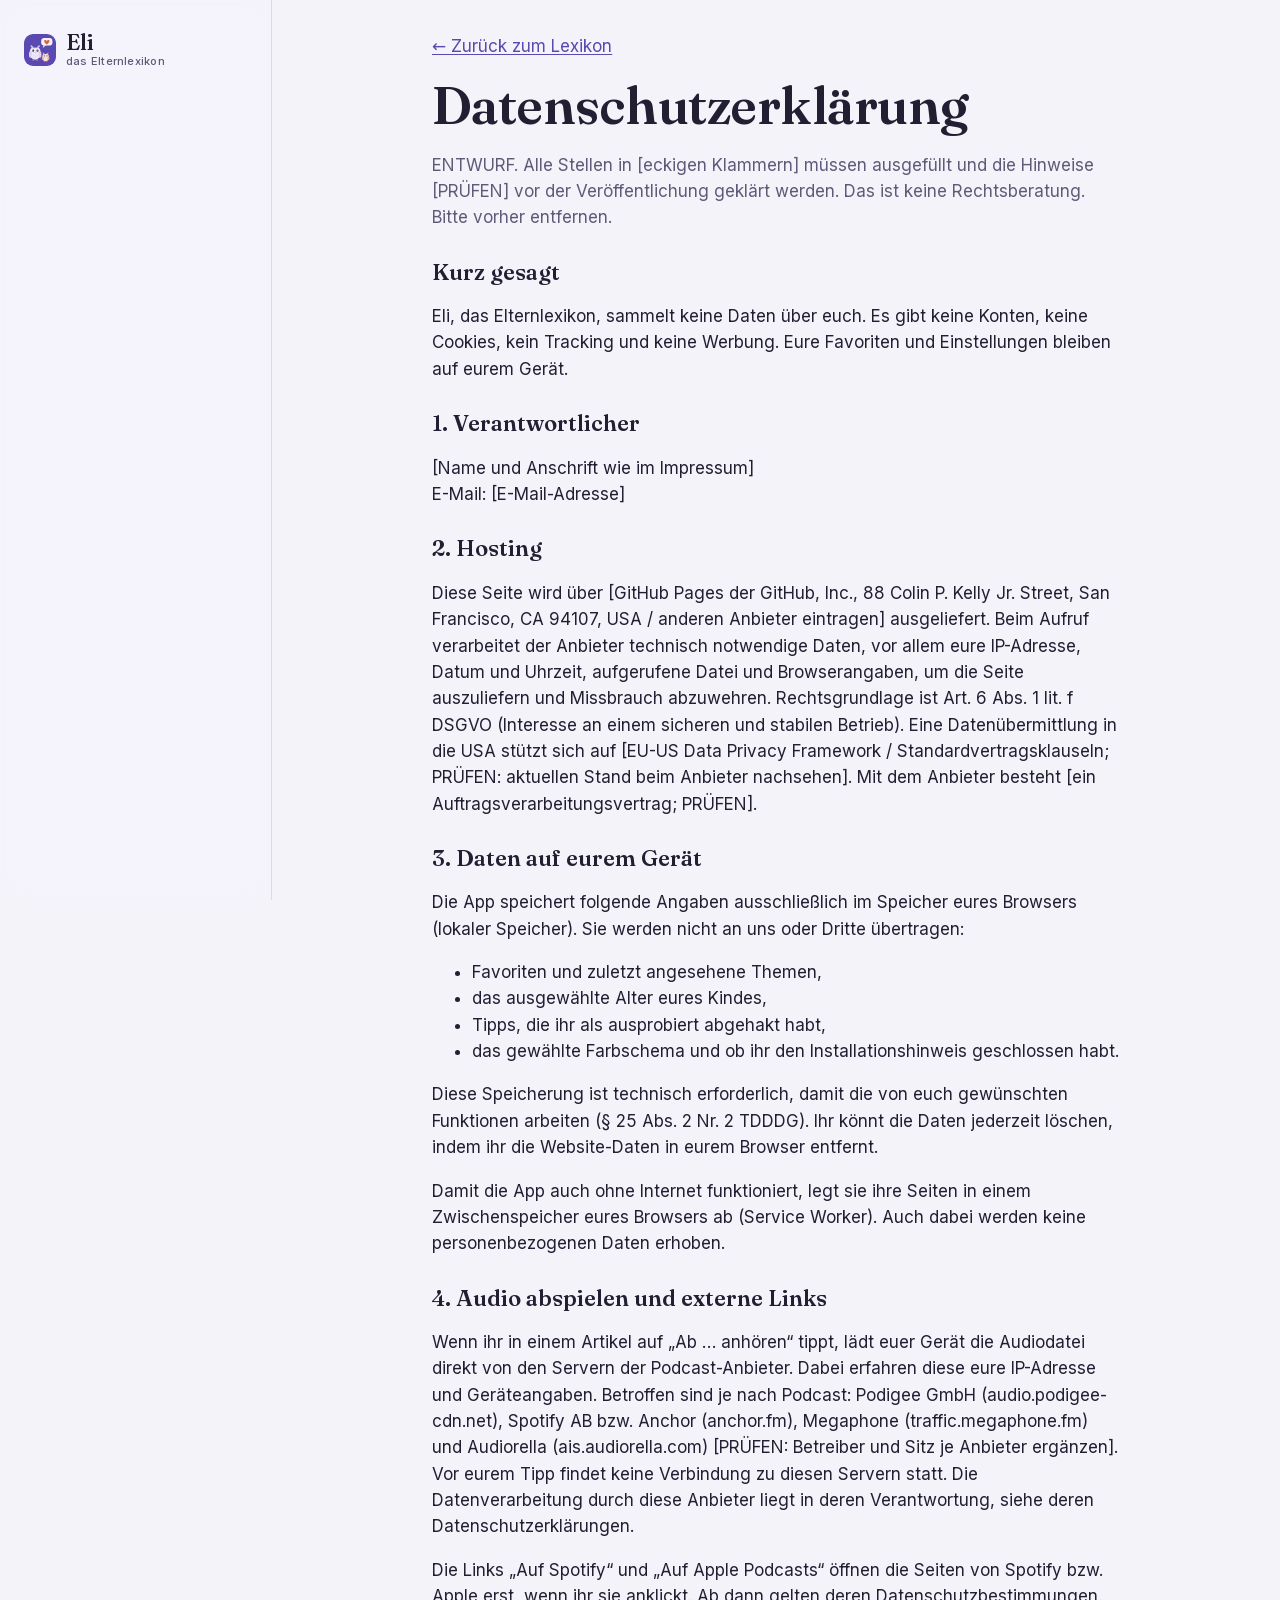
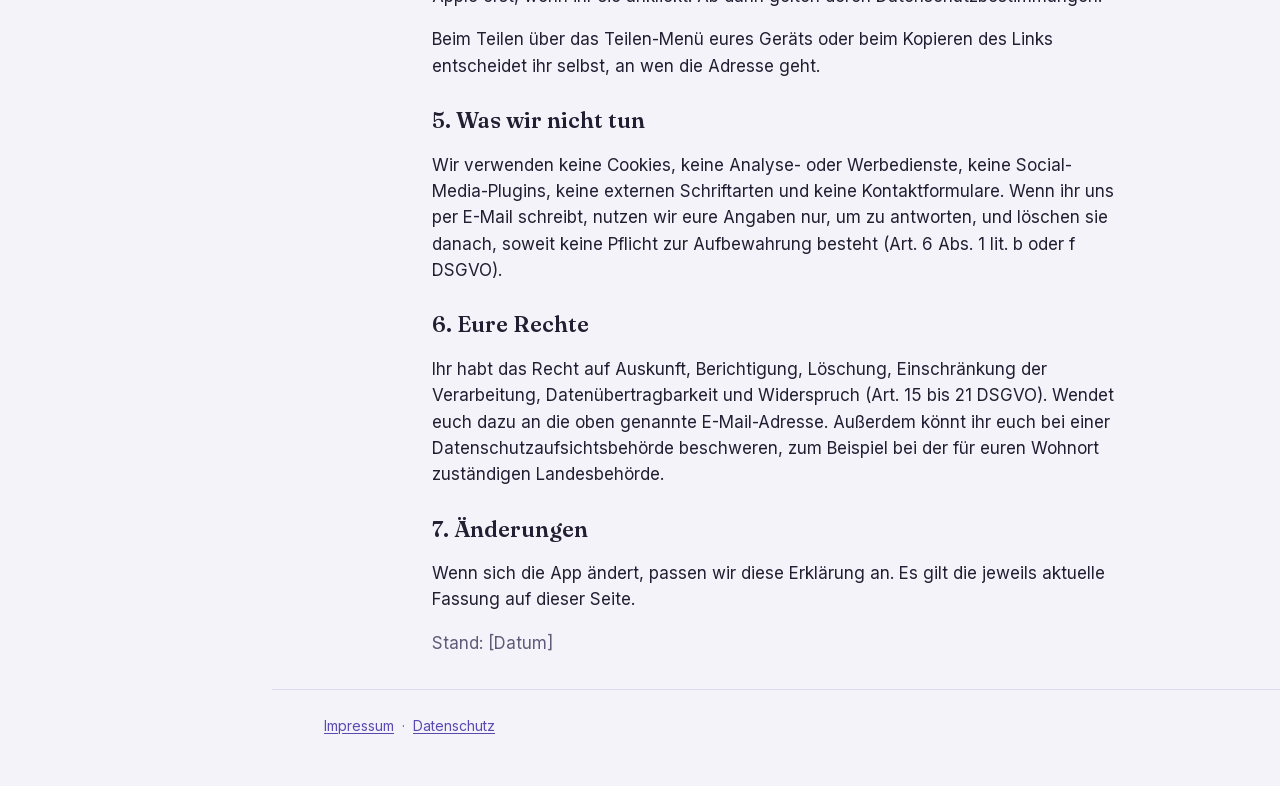
==== commit c052666d: "Neuer Name Eli – das Elternlexikon, Eulen-Logo (große und kleine Eule), neue App-Symbole, Eulen im W" ====
--- a/datenschutz.html
+++ b/datenschutz.html
@@ -4,14 +4,14 @@
   <meta charset="utf-8">
   <meta name="viewport" content="width=device-width, initial-scale=1">
   <meta name="robots" content="noindex">
-  <title>Datenschutz · Elternlexikon</title>
+  <title>Datenschutz · Eli – das Elternlexikon</title>
   <link rel="icon" href="icon.svg" type="image/svg+xml">
   <link rel="stylesheet" href="styles.css">
   <script>try { var t = localStorage.getItem("theme"); if (t) document.documentElement.dataset.theme = t; } catch (e) {}</script>
 </head>
 <body>
   <header class="top"><div class="top-inner">
-    <a class="brand" href="./" aria-label="Zurück zur Startseite"><img src="icon.svg" alt="" width="32" height="32"><span>Elternlexikon</span></a>
+    <a class="brand" href="./" aria-label="Zurück zur Startseite"><img src="icon.svg" alt="" width="32" height="32"><span class="brand-name">Eli<small>das Elternlexikon</small></span></a>
   </div></header>
   <main class="article rechtstext" style="max-width:720px;margin:0 auto;padding:16px">
     <p><a href="./">← Zurück zum Lexikon</a></p>
@@ -19,7 +19,7 @@
     <p class="muted">ENTWURF. Alle Stellen in [eckigen Klammern] müssen ausgefüllt und die Hinweise [PRÜFEN] vor der Veröffentlichung geklärt werden. Das ist keine Rechtsberatung. Bitte vorher entfernen.</p>
 
     <h2>Kurz gesagt</h2>
-    <p>Das Elternlexikon sammelt keine Daten über euch. Es gibt keine Konten, keine Cookies, kein Tracking und keine Werbung. Eure Favoriten und Einstellungen bleiben auf eurem Gerät.</p>
+    <p>Eli, das Elternlexikon, sammelt keine Daten über euch. Es gibt keine Konten, keine Cookies, kein Tracking und keine Werbung. Eure Favoriten und Einstellungen bleiben auf eurem Gerät.</p>
 
     <h2>1. Verantwortlicher</h2>
     <p>[Name und Anschrift wie im Impressum]<br>E-Mail: [E-Mail-Adresse]</p>
--- a/styles.css
+++ b/styles.css
@@ -19,10 +19,10 @@
   --shadow: 0 1px 2px rgba(60, 45, 20, .06), 0 6px 20px rgba(60, 45, 20, .06);
 
   /* Podcast-Farben (eher gedämpft, nur als Erkennungszeichen) */
-  --p-mutti: #b5577a;
-  --p-artgerecht: #5f8a3a;
-  --p-gfk: #3f6fb0;
-  --p-wunschkind: #b9822a;
+  --p-mutti: #e4202b;
+  --p-artgerecht: #8fbac2;
+  --p-gfk: #c3b5fb;
+  --p-wunschkind: #ffee03;
 
   --serif: "Fraunces", "Iowan Old Style", "Palatino Linotype", Palatino, Georgia, serif;
   --sans: "Inter", -apple-system, BlinkMacSystemFont, "Segoe UI", system-ui, Roboto, "Helvetica Neue", Arial, sans-serif;
@@ -47,10 +47,10 @@
     --warm-soft: #3a2a22;
     --focus: #7cc2b0;
     --shadow: 0 1px 2px rgba(0, 0, 0, .3), 0 6px 20px rgba(0, 0, 0, .25);
-    --p-mutti: #e08aa9;
-    --p-artgerecht: #9cc574;
-    --p-gfk: #86aee6;
-    --p-wunschkind: #e2b765;
+    --p-mutti: #ff4b55;
+    --p-artgerecht: #8fbac2;
+    --p-gfk: #c3b5fb;
+    --p-wunschkind: #ffee03;
     color-scheme: dark;
   }
 }
@@ -68,10 +68,10 @@
   --warm-soft: #3a2a22;
   --focus: #7cc2b0;
   --shadow: 0 1px 2px rgba(0, 0, 0, .3), 0 6px 20px rgba(0, 0, 0, .25);
-  --p-mutti: #e08aa9;
-  --p-artgerecht: #9cc574;
-  --p-gfk: #86aee6;
-  --p-wunschkind: #e2b765;
+  --p-mutti: #ff4b55;
+  --p-artgerecht: #8fbac2;
+  --p-gfk: #c3b5fb;
+  --p-wunschkind: #ffee03;
   color-scheme: dark;
 }
 
@@ -89,7 +89,7 @@
 }
 a { color: var(--accent); text-underline-offset: 2px; }
 button { font: inherit; color: inherit; }
-:focus-visible { outline: 2px solid var(--focus); outline-offset: 2px; border-radius: 6px; }
+:focus-visible { outline: 2px solid var(--focus); outline-offset: 2px; }
 svg { width: 1.2em; height: 1.2em; fill: none; stroke: currentColor; stroke-width: 1.8; stroke-linecap: round; stroke-linejoin: round; }
 
 .skip { position: absolute; left: -999px; }
@@ -180,10 +180,11 @@
 .tag.age { background: var(--accent-soft); }
 .pod { display: inline-flex; align-items: center; gap: 6px; font-size: 13px; }
 .pod .dot, .chip .dot { background: var(--pc, var(--muted)); }
-.pod-mutti { --pc: var(--p-mutti); }
-.pod-artgerecht { --pc: var(--p-artgerecht); }
-.pod-gfk { --pc: var(--p-gfk); }
-.pod-wunschkind { --pc: var(--p-wunschkind); }
+/* --pc = Hauptfarbe des Covers, --pi = Schriftfarbe darauf, --cover = Titelbild */
+.pod-mutti { --pc: var(--p-mutti); --pi: #fff; --cover: url(cover/mutti.jpg); }
+.pod-artgerecht { --pc: var(--p-artgerecht); --pi: #14343a; --cover: url(cover/artgerecht.webp); }
+.pod-gfk { --pc: var(--p-gfk); --pi: #2b2250; --cover: url(cover/gfk.jpg); }
+.pod-wunschkind { --pc: var(--p-wunschkind); --pi: #2a2500; --cover: url(cover/wunschkind.jpg); }
 .dot { display: inline-block; width: 8px; height: 8px; border-radius: 50%; }
 
 .grid-areas { display: grid; grid-template-columns: repeat(auto-fill, minmax(150px, 1fr)); gap: 10px; }
@@ -348,9 +349,7 @@
   .answer { border: 1px solid #999; background: none; }
 }
 
-.pod-mark { flex: none; display: inline-grid; place-items: center; width: 20px; height: 20px; border-radius: 6px; background: var(--pc, var(--muted)); color: #fff; font: 700 12px/1 var(--serif); }
-:root[data-theme="dark"] .pod-mark { color: #16191d; }
-@media (prefers-color-scheme: dark) { :root:not([data-theme="light"]) .pod-mark { color: #16191d; } }
+.pod-mark { flex: none; display: inline-grid; place-items: center; width: 20px; height: 20px; border-radius: 6px; background: var(--pc, var(--muted)); color: var(--pi, #fff); font: 700 12px/1 var(--serif); }
 .views .view .pod-mark { width: 26px; height: 26px; font-size: 15px; border-radius: 8px; }
 .pod-mark.big { width: 72px; height: 72px; border-radius: 18px; font-size: 40px; }
 
@@ -609,3 +608,360 @@
 .tag { font-weight: 500; font-size: 12.5px; }
 .tag.age { background: var(--accent-soft); color: var(--accent-deep); box-shadow: none; }
 .tag:not(.age) { background: transparent; color: var(--muted); box-shadow: inset 0 0 0 1px var(--line); }
+
+
+/* ---------- Podcast-Leiste, Wisch-Karussell, saubere Chips ---------- */
+.pod-strip { margin: 0 0 22px; }
+.pod-strip-head { display: flex; justify-content: space-between; align-items: baseline; gap: 12px; margin-bottom: 8px; font-size: 13px; color: var(--muted); }
+.pod-strip-head a { color: var(--accent); text-decoration: none; font-weight: 600; }
+.pod-pills { display: flex; flex-wrap: wrap; gap: 8px; }
+.pod-pill { display: inline-flex; align-items: center; gap: 8px; border: 1px solid var(--line); background: var(--surface); color: var(--text); border-radius: 999px; padding: 6px 14px 6px 8px; font-size: 14px; min-height: 40px; cursor: pointer; }
+.pod-pill[aria-pressed="true"] { border-color: var(--pc, var(--accent)); background: color-mix(in srgb, var(--pc, var(--accent)) 12%, var(--surface)); }
+.pod-info { margin-top: 10px; }
+.pod-info-in { display: flex; flex-direction: column; gap: 4px; background: var(--surface); border: 1px solid var(--line); border-left: 4px solid var(--pc, var(--accent)); border-radius: 12px; padding: 14px 16px; font-size: 15px; animation: podin .2s var(--ease, ease-out); }
+.pod-info-in strong { font: 600 18px/1.25 var(--serif); }
+.pod-info-in .s-links { display: flex; flex-wrap: wrap; align-items: center; gap: 10px; margin-top: 6px; }
+@keyframes podin { from { opacity: 0; transform: translateY(-4px); } to { opacity: 1; transform: none; } }
+
+.chips { flex-wrap: wrap; overflow: visible; }
+.swipe-dots { display: none; }
+@media (max-width: 719px) {
+  .swipe-wrap { margin: 0 -16px; }
+  .swipe-areas {
+    display: grid; grid-auto-flow: column; grid-template-rows: repeat(2, auto); grid-template-columns: none; grid-auto-columns: calc(50% - 15px);
+    gap: 10px; overflow-x: auto; overscroll-behavior-x: contain; scroll-snap-type: x mandatory; scroll-padding: 0 16px;
+    padding: 2px 16px 6px; scrollbar-width: none; -webkit-overflow-scrolling: touch;
+  }
+  .swipe-areas::-webkit-scrollbar { display: none; }
+  .swipe-areas .area-tile { scroll-snap-align: start; }
+  .swipe-dots { display: flex; justify-content: center; gap: 6px; margin-top: 10px; }
+  .swipe-dots[hidden] { display: none; }
+  .swipe-dots span { width: 7px; height: 7px; border-radius: 50%; background: var(--line); transition: width .2s, background-color .2s; }
+  .swipe-dots span.on { width: 20px; border-radius: 4px; background: var(--accent); }
+}
+
+.pod-strip { margin: 14px 0 6px; }
+.filter-row[data-group="podcast"] { display: none; }
+.pod-pill[aria-pressed="true"] { color: var(--text); font-weight: 600; box-shadow: 0 3px 12px color-mix(in srgb, var(--pc, var(--accent)) 30%, transparent); }
+
+/* ---- Startseite entrümpelt (mobil) ---- */
+.banner { display: flex; align-items: flex-start; justify-content: space-between; gap: 8px; }
+.banner .hint-x { flex: none; min-width: 32px; min-height: 32px; margin: -4px -6px 0 0; }
+body.start .filter-row[data-group="alter"] { display: none; }
+body.start .filters { margin-top: 4px; }
+@media (max-width: 700px) {
+  .pod-pills { flex-wrap: nowrap; overflow-x: auto; scrollbar-width: none; margin: 0 -16px; padding: 2px 16px 6px; scroll-snap-type: x proximity; }
+  .pod-pills::-webkit-scrollbar { display: none; }
+  .pod-pill { flex: none; scroll-snap-align: start; }
+}
+
+/* ---- Vergleichsansicht: Was die Podcasts dazu sagen ---- */
+.stimmen { margin: 28px 0 8px; }
+.stimmen h2 { margin-bottom: 4px; }
+.stimmen-sub { margin: 0 0 12px; color: var(--muted); font-size: 14px; }
+.stimmen-grid { display: grid; gap: 12px; }
+.stimme { background: var(--surface); border: 1px solid var(--line); border-top: 4px solid var(--pc, var(--line)); border-radius: 14px; padding: 14px 16px 16px; box-shadow: var(--shadow, none); }
+.stimme-kopf { margin-bottom: 8px; font-weight: 600; }
+.stimme p { margin: 0; line-height: 1.55; }
+@media (max-width: 700px) {
+  .stimmen-grid.mehrere { display: flex; overflow-x: auto; margin: 0 -16px; padding: 2px 16px 10px; gap: 12px; scroll-snap-type: x mandatory; scrollbar-width: none; }
+  .stimmen-grid.mehrere::-webkit-scrollbar { display: none; }
+  .stimmen-grid.mehrere .stimme { flex: 0 0 84%; scroll-snap-align: center; }
+}
+@media (min-width: 701px) {
+  .stimmen-grid.mehrere { grid-template-columns: repeat(auto-fit, minmax(240px, 1fr)); align-items: start; }
+}
+.stimme p { display: -webkit-box; -webkit-box-orient: vertical; -webkit-line-clamp: 9; line-clamp: 9; overflow: hidden; }
+.stimme:not(:has(.stimme-mehr)) p, .stimme.offen p { display: block; -webkit-line-clamp: unset; line-clamp: unset; overflow: visible; }
+.stimme-mehr { margin-top: 10px; min-height: 44px; padding: 0 2px; background: none; border: 0; color: var(--accent); font: 600 15px/1 var(--sans, inherit); cursor: pointer; }
+.dran-sub { margin: -4px 0 10px; color: var(--muted); font-size: 14px; }
+.bereich-kopf { background: var(--accent-soft); border-radius: var(--radius, 16px); padding: 18px 18px 14px; margin: 4px 0 8px; }
+.bereich-kopf h2 { margin: 0 0 4px; font-family: var(--serif); }
+.bereich-kopf p { margin: 0; color: var(--muted); }
+
+/* ---- Notfall-Seite ---- */
+.nummern { list-style: none; margin: 16px 0 24px; padding: 0; display: grid; gap: 12px; }
+.nummern li { display: flex; gap: 14px; align-items: center; background: var(--surface); border: 1px solid var(--line); border-radius: 14px; padding: 12px 14px; }
+.nummern li > div { display: grid; gap: 2px; font-size: 15px; }
+.nummern li span { color: var(--muted); }
+.nummer { flex: none; min-width: 96px; text-align: center; padding: 12px 10px; border-radius: 12px; background: var(--warm, #e8704a); color: #fff; font-weight: 700; text-decoration: none; font-size: 17px; }
+.nummer.ohne { background: var(--accent-soft); color: var(--text); font-size: 13px; }
+@media (max-width: 460px) { .nummern li { flex-direction: column; align-items: stretch; } .nummer { min-width: 0; } }
+:root[data-theme="dark"] .nummer:not(.ohne) { color: #20120b; }
+.passt-dazu { margin: 28px 0 8px; }
+.passt-dazu h2 { margin-bottom: 10px; }
+.karten-notfall { display: grid; gap: 10px; margin: 12px 0 24px; }
+.nkarte { background: var(--surface); border: 1px solid var(--line); border-radius: 14px; padding: 4px 16px; }
+.nkarte summary { cursor: pointer; min-height: 48px; display: flex; align-items: center; font-weight: 600; font-size: 17px; }
+.nkarte[open] { padding-bottom: 16px; }
+.nkarte p { margin: 4px 0 10px; }
+.banner .hint-x { min-width: 44px; min-height: 44px; margin: -12px -10px -8px 0; }
+.pod-strip-head a { display: inline-flex; align-items: center; min-height: 44px; padding: 0 4px; margin: -10px -4px; }
+@media (max-width: 520px) {
+  .alter-wahl { display: grid; grid-template-columns: 1fr 1fr; gap: 10px; }
+  .alter-wahl .alter-chip { width: 100%; text-align: center; justify-content: center; }
+}
+
+/* ---- Eltern-Check ---- */
+.check-card { display: grid; gap: 4px; margin: 22px 0 4px; padding: 16px 18px; border-radius: 16px; background: var(--accent-soft); border: 1px solid var(--line); text-decoration: none; color: var(--text); }
+.check-card strong { font-family: var(--serif); font-size: 19px; }
+.check-card span { color: var(--muted); font-size: 15px; }
+.check-card:hover { border-color: var(--accent); }
+.check-wahl { display: flex; flex-wrap: wrap; gap: 8px; margin: 8px 0 20px; }
+.check-chip { min-height: 44px; }
+
+/* ---- Ausprobierte Tipps (Merkliste) ---- */
+.ausprobiert { margin: 32px 0 8px; }
+.ausprobiert-liste { list-style: none; margin: 12px 0 0; padding: 0; display: grid; gap: 12px; }
+.ausprobiert-liste > li { background: var(--surface); border: 1px solid var(--line); border-left: 4px solid var(--accent); border-radius: 12px; padding: 12px 16px; }
+.tipp-art { display: inline-flex; align-items: center; min-height: 44px; font-weight: 600; color: var(--text); text-decoration: none; }
+.ausprobiert-liste ul { margin: 0; padding-left: 20px; display: grid; gap: 6px; color: var(--muted); }
+.ausprobiert-liste ul li { display: flex; align-items: flex-start; justify-content: space-between; gap: 8px; }
+.tipp-weg { flex: none; min-width: 44px; min-height: 44px; margin: -10px -12px -10px 0; background: none; border: 0; font-size: 22px; line-height: 1; color: var(--muted); cursor: pointer; }
+
+/* ---- Symbole auf den Bereichs-Kacheln ---- */
+.area-tile { position: relative; }
+.area-icon { display: block; width: 26px; height: 26px; margin-bottom: 10px; fill: none; stroke: var(--accent); stroke-width: 1.8; stroke-linecap: round; stroke-linejoin: round; }
+.area-tile:nth-child(even) .area-icon { stroke: var(--warm); }
+
+/* ---- Leerzustände ---- */
+.empty-icon { display: block; width: 44px; height: 44px; margin: 0 auto 14px; padding: 10px; box-sizing: content-box; border-radius: 50%; background: var(--accent-soft); fill: none; stroke: var(--accent); stroke-width: 1.7; stroke-linecap: round; stroke-linejoin: round; }
+.empty-btn { display: inline-flex; margin-top: 18px; text-decoration: none; }
+
+/* ---- Schriftgröße-Knopf ---- */
+#size-btn { font: 700 15px/1 var(--serif); color: var(--text); }
+#size-btn[data-stufe="1"] { color: var(--accent); }
+#size-btn[data-stufe="2"] { color: var(--accent); font-size: 18px; }
+.top-inner { gap: 4px; }
+#size-btn { margin-left: auto; }
+.tag-link { font: inherit; cursor: pointer; border: 1px solid var(--line); background: var(--surface); color: var(--muted); }
+.tag-link:hover { border-color: var(--accent); color: var(--text); }
+
+/* ---- Weiterlesen am Artikelende ---- */
+.weiter-card { display: grid; gap: 4px; margin: 28px 0 8px; padding: 16px 18px; border-radius: 16px; background: var(--accent-soft); border: 1px solid var(--line); text-decoration: none; color: var(--text); }
+.weiter-card:hover { border-color: var(--accent); }
+.weiter-label { font-size: 13px; color: var(--muted); }
+.weiter-card strong { font-family: var(--serif); font-size: 19px; line-height: 1.3; }
+
+/* ---- Schmale Handys: Quellenkarten dürfen nicht breiter werden als der Bildschirm ---- */
+.sources, .sources > li, .listen .source, .s-row, .s-body, .s-links { min-width: 0; max-width: 100%; }
+.s-links > * { max-width: 100%; }
+@media (max-width: 360px) {
+  .plat-btn { padding: 7px 10px 7px 8px; gap: 6px; }
+  .listen .source { padding: 12px 12px 12px 14px; }
+}
+
+/* ---- Lange deutsche Wörter dürfen umbrechen und trennen ---- */
+.article-head h1, .article-head { min-width: 0; }
+h1, h2, h3, .card h3, .answer, .tips li, .stimme p, .s-topic, .s-title, .weiter-card strong, .related a { overflow-wrap: anywhere; hyphens: auto; -webkit-hyphens: auto; }
+@media (max-width: 380px) { .article h1 { font-size: 26px; line-height: 1.2; } }
+.tag.tag-link { font: 500 12.5px/1.4 var(--sans); padding: 2px 9px; }
+
+/* ---- Desktop-Seitenleiste: Logo oben, Knöpfe darunter, nichts ragt über den Rand ---- */
+@media (min-width: 1000px) {
+  .top-inner { flex-wrap: wrap; row-gap: 6px; }
+  .top-inner .brand { flex: 1 0 100%; }
+  .top-inner #size-btn { margin-left: 0; }
+  .top-inner .icon-btn { min-width: 40px; min-height: 40px; }
+}
+
+/* ---- Mini-Player: Aufklappen ---- */
+.pl-expand { width: 34px; height: 34px; color: var(--muted); }
+.pl-expand svg { width: 22px; height: 22px; fill: none; stroke: currentColor; stroke-width: 2; stroke-linecap: round; stroke-linejoin: round; }
+.pl-expand:hover { background: var(--surface-2); color: var(--text); }
+.pl-title, .pl-meta { cursor: pointer; }
+
+/* ---- Vollbild-Player ---- */
+.fullplayer { position: fixed; inset: 0; z-index: 60; display: flex; flex-direction: column; background: var(--bg); color: var(--text); padding-top: env(safe-area-inset-top); }
+.fullplayer[hidden] { display: none; }
+.fullplayer:not([hidden]) { animation: blattHoch .32s var(--ease, ease-out); }
+body.fp-offen { overflow: hidden; }
+.fp-top { display: flex; align-items: center; justify-content: space-between; padding: 8px 12px; gap: 8px; }
+.fp-heading { font-size: 13px; letter-spacing: .06em; text-transform: uppercase; color: var(--muted); text-align: center; flex: 1; }
+.fp-icon { width: 44px; height: 44px; border: 0; background: none; border-radius: 50%; display: grid; place-items: center; cursor: pointer; color: var(--text); }
+.fp-icon:hover { background: var(--surface-2); }
+.fp-icon svg { width: 24px; height: 24px; fill: none; stroke: currentColor; stroke-width: 2; stroke-linecap: round; stroke-linejoin: round; }
+.fp-body { flex: 1; overflow-y: auto; max-width: 520px; width: 100%; margin: 0 auto; padding: 8px 24px calc(28px + env(safe-area-inset-bottom)); display: flex; flex-direction: column; gap: 22px; }
+.fp-art { align-self: center; width: min(68vw, 300px); aspect-ratio: 1; border-radius: 28px; display: grid; place-items: center; background: var(--pc, var(--accent)); color: #fff; box-shadow: 0 18px 40px color-mix(in srgb, var(--pc, var(--accent)) 35%, transparent); }
+.fp-art span { font: 700 clamp(72px, 24vw, 120px)/1 var(--serif); }
+:root[data-theme="dark"] .fp-art { color: #16141f; }
+.fp-title { font: 600 clamp(19px, 5vw, 24px)/1.3 var(--serif); }
+.fp-sub { margin-top: 4px; color: var(--muted); font-size: 14px; }
+.fp-seek input[type=range] { width: 100%; accent-color: var(--accent); }
+.fp-times { display: flex; justify-content: space-between; font-size: 13px; color: var(--muted); font-variant-numeric: tabular-nums; margin-top: 2px; }
+.fp-controls { display: flex; align-items: center; justify-content: space-between; gap: 4px; }
+.fp-btn { border: 0; background: none; color: var(--text); cursor: pointer; border-radius: 50%; display: grid; place-items: center; flex: none; }
+.fp-btn:disabled { opacity: .35; cursor: default; }
+.fp-btn:not(:disabled):hover { background: var(--surface-2); }
+.fp-small { width: 48px; height: 48px; }
+.fp-small svg { width: 26px; height: 26px; fill: currentColor; stroke: currentColor; stroke-width: 2; stroke-linecap: round; stroke-linejoin: round; }
+.fp-skip { width: 56px; height: 56px; font: 600 15px/1 var(--sans); font-variant-numeric: tabular-nums; }
+.fp-main { width: 76px; height: 76px; background: var(--accent); color: var(--accent-ink); box-shadow: 0 8px 22px color-mix(in srgb, var(--accent) 38%, transparent); }
+.fp-main:not(:disabled):hover { background: var(--accent); filter: brightness(1.08); }
+.fp-main svg { width: 34px; height: 34px; }
+.fp-main .i-pause { display: none; }
+.fullplayer.playing .fp-main .i-pause { display: block; }
+.fullplayer.playing .fp-main .i-play { display: none; }
+.fp-extra { display: flex; justify-content: center; gap: 10px; }
+.fp-pill { min-height: 44px; padding: 0 18px; display: inline-flex; align-items: center; border: 1px solid var(--line); border-radius: 999px; background: var(--surface); color: var(--text); font: 600 15px/1 var(--sans); text-decoration: none; cursor: pointer; }
+.fp-pill:hover { border-color: var(--accent); }
+.fp-pill[hidden] { display: none; }
+.fp-queue h3 { margin: 6px 0 8px; font-size: 15px; color: var(--muted); font-weight: 600; }
+.fp-queue ol { list-style: none; margin: 0; padding: 0; display: grid; gap: 8px; }
+.fp-queue button { width: 100%; text-align: left; display: grid; gap: 2px; padding: 10px 14px; border: 1px solid var(--line); background: var(--surface); border-radius: 12px; cursor: pointer; color: var(--text); font: inherit; min-height: 48px; }
+.fp-queue button:hover { border-color: var(--accent); }
+.fq-t { font-weight: 600; font-size: 14px; overflow-wrap: anywhere; }
+.fq-m { font-size: 12.5px; color: var(--muted); }
+@media (min-width: 1000px) { .fp-body { padding-top: 20px; } }
+@media (prefers-reduced-motion: reduce) { .fullplayer:not([hidden]) { animation: none; } }
+
+/* ---- Podcast-Seite: Neueste Folgen ---- */
+.neueste { margin: 8px 0 28px; }
+.neueste h2 { margin-bottom: 4px; }
+.pf-chips { display: flex; flex-wrap: wrap; gap: 8px; margin: 12px 0 14px; }
+.pf-chip { min-height: 44px; padding: 0 16px; border: 1px solid var(--line); border-radius: 999px; background: var(--surface); color: var(--text); font: 500 15px/1 var(--sans); cursor: pointer; }
+.pf-chip[aria-pressed="true"] { border-color: var(--pc, var(--accent)); background: color-mix(in srgb, var(--pc, var(--accent)) 14%, var(--surface)); font-weight: 600; }
+.pf-start { margin: 0 0 14px; min-height: 48px; }
+.folgen-liste { list-style: none; margin: 0 0 12px; padding: 0; display: grid; gap: 8px; }
+.folge-zeile { display: flex; align-items: center; gap: 12px; padding: 10px 14px 10px 10px; background: var(--surface); border: 1px solid var(--line); border-left: 4px solid var(--pc, var(--accent)); border-radius: 12px; }
+.folge-zeile:has(.aktuell) { background: color-mix(in srgb, var(--pc, var(--accent)) 10%, var(--surface)); }
+.fz-play { flex: none; width: 48px; height: 48px; border-radius: 50%; border: 0; background: var(--pc, var(--accent)); color: #fff; display: grid; place-items: center; cursor: pointer; }
+:root[data-theme="dark"] .fz-play { color: #16141f; }
+.fz-play svg { width: 22px; height: 22px; }
+.fz-play .i-pause { display: none; }
+.fz-play.playing .i-pause { display: block; }
+.fz-play.playing .i-play { display: none; }
+.fz-body { min-width: 0; }
+.fz-t { font-weight: 600; font-size: 15px; line-height: 1.35; overflow-wrap: anywhere; }
+.fz-m { font-size: 13px; color: var(--muted); margin-top: 2px; }
+@media (max-width: 360px) {
+  .fp-body { padding-left: 16px; padding-right: 16px; gap: 18px; }
+  .fp-small { width: 40px; height: 40px; }
+  .fp-skip { width: 46px; height: 46px; font-size: 14px; }
+  .fp-main { width: 64px; height: 64px; }
+  .fp-main svg { width: 28px; height: 28px; }
+}
+
+/* ---- Weiterhören auf der Startseite ---- */
+.weiter-hoeren { display: flex; align-items: center; gap: 14px; width: 100%; margin: 18px 0 4px; padding: 12px 16px 12px 12px; text-align: left; cursor: pointer; color: var(--text); font: inherit; background: var(--surface); border: 1px solid var(--line); border-left: 6px solid var(--pc, var(--accent)); border-radius: 16px; box-shadow: var(--shadow); }
+.weiter-hoeren:hover { border-color: var(--pc, var(--accent)); }
+.wh-icon { flex: none; width: 48px; height: 48px; border-radius: 50%; display: grid; place-items: center; background: var(--pc, var(--accent)); color: #fff; }
+:root[data-theme="dark"] .wh-icon { color: #16141f; }
+.wh-icon svg { width: 22px; height: 22px; }
+.wh-text { display: grid; gap: 2px; min-width: 0; }
+.wh-label { font-size: 13px; color: var(--muted); }
+.wh-text strong { font: 600 16px/1.3 var(--serif); overflow-wrap: anywhere; }
+.wh-meta { font-size: 13px; color: var(--muted); }
+.fp-pill.aktiv { border-color: var(--accent); background: var(--accent-soft); color: var(--accent); }
+.fp-extra { flex-wrap: wrap; }
+.pf-suche { width: 100%; min-height: 48px; margin: 12px 0 0; padding: 0 16px; border: 1px solid var(--line); border-radius: 999px; background: var(--surface); color: var(--text); font: 400 16px/1 var(--sans); }
+.pf-suche:focus { outline: none; border-color: var(--accent); box-shadow: 0 0 0 4px color-mix(in srgb, var(--accent) 22%, transparent); }
+.pf-leer { margin: 8px 0 14px; }
+.start-folgen { margin-bottom: 10px; }
+.start-alle-folgen { display: block; text-align: center; text-decoration: none; margin-bottom: 6px; }
+
+/* ---- Podcast-Cover ---- */
+.fp-art.hat-cover { background-size: cover; background-position: center; }
+.fp-art.hat-cover span { display: none; }
+.pod-cover { flex: none; width: 64px; height: 64px; border-radius: 14px; object-fit: cover; box-shadow: 0 2px 8px rgba(0, 0, 0, .15); }
+
+/* ---- Startseite mobil: ruhiger, Inhalt zuerst (24.11.) ---- */
+.hero-title { text-wrap: balance; hyphens: manual; }
+@media (max-width: 999px) {
+  /* Podcast-Leiste und Zusatzfilter gehören zur Ergebnisliste, nicht zur Startseite (Podcasts: Themen-Menü oder Seite "Podcasts") */
+  body.start .pod-strip, body.start .filters { display: none; }
+  body.start .search-area { padding: 12px 0 0; }
+  body.start .hero-title { font-size: 28px; margin: 4px 0 14px; }
+  .banner { font-size: 13px; padding: 8px 12px; }
+  /* Karten auf der Startseite kompakt: nur Titel und Kurztext */
+  body.start #view .card .also, body.start #view .card .tags { display: none; }
+  body.start #view .card { padding: 14px 16px; }
+  body.start #view .card h3 { font-size: 18px; }
+  body.start #view .section-title { margin: 26px 0 10px; }
+  /* Häufige Fragen als eine wischbare Zeile */
+  body.start .suggestions { flex-wrap: nowrap; overflow-x: auto; margin: 0 -16px; padding: 2px 16px 6px; scrollbar-width: none; }
+  body.start .suggestions::-webkit-scrollbar { display: none; }
+  body.start .suggestion { flex: none; }
+  /* Altersauswahl: eine Zeile, vier gleich breite Felder */
+  .alter-wahl { display: grid; grid-template-columns: repeat(4, 1fr); gap: 6px; }
+  .alter-chip { padding: 9px 4px; font-size: 15px; text-align: center; white-space: nowrap; }
+  /* Soforthilfe: zwei Spalten, kleiner */
+  .sos { grid-template-columns: repeat(2, 1fr); gap: 8px; }
+  .sos-btn { min-height: 48px; padding: 8px 12px; font-size: 15px; }
+}
+
+/* ---- Cover statt Farbflächen in den kleinen Playern (24.11.) ---- */
+.fz-play, .wh-icon, .pl-main {
+  position: relative; overflow: hidden; border-radius: 12px; color: #fff;
+  background: var(--pc, var(--accent)) var(--cover, none) center / cover no-repeat;
+}
+.fz-play::before, .wh-icon::before, .pl-main::before { content: ""; position: absolute; inset: 0; background: rgba(0, 0, 0, .28); }
+.fz-play svg, .wh-icon svg, .pl-main svg { position: relative; filter: drop-shadow(0 1px 3px rgba(0, 0, 0, .5)); }
+.fz-play:hover::before, .wh-icon:hover::before { background: rgba(0, 0, 0, .18); }
+:root[data-theme="dark"] .fz-play, :root[data-theme="dark"] .wh-icon { color: #fff; }
+.pl-main { width: 48px; height: 48px; border-radius: 12px; }
+.player[data-pod="mutti"] { --cover: url(cover/mutti.jpg); --pc: var(--p-mutti); }
+.player[data-pod="artgerecht"] { --cover: url(cover/artgerecht.webp); --pc: var(--p-artgerecht); }
+.player[data-pod="gfk"] { --cover: url(cover/gfk.jpg); --pc: var(--p-gfk); }
+.player[data-pod="wunschkind"] { --cover: url(cover/wunschkind.jpg); --pc: var(--p-wunschkind); }
+
+/* ---- Start: Suche im Fokus, kurzer Einleitungssatz (24.11.) ---- */
+.hero-sub { margin: -8px 0 18px; color: var(--muted); font-size: 16px; line-height: 1.5; max-width: 52ch; }
+body:not(.start) .hero-sub, body.compact .hero-sub { display: none; }
+body.start .search input { min-height: 60px; font-size: 19px; border-width: 2px; border-color: color-mix(in srgb, var(--accent) 45%, var(--line)); box-shadow: 0 6px 22px color-mix(in srgb, var(--accent) 16%, transparent); }
+@media (max-width: 999px) { body.start .hero-sub { margin: -4px 0 14px; font-size: 15px; } }
+
+/* ---------- Willkommen & Profil ---------- */
+.gruss { font: 600 26px/1.2 var(--serif); margin: 4px 0 14px; color: var(--text); }
+.wk-backdrop { position: fixed; inset: 0; z-index: 90; background: rgba(20, 20, 20, .5); display: flex; align-items: center; justify-content: center; padding: 16px; }
+.wk-backdrop[hidden] { display: none; }
+.wk-box { background: var(--surface); color: var(--text); border: 1px solid var(--line); border-radius: 24px; box-shadow: var(--shadow); width: 100%; max-width: 520px; max-height: calc(100dvh - 32px); overflow-y: auto; padding: 24px 22px; outline: none; }
+.wk-box h2 { font: 600 26px/1.2 var(--serif); margin: 0 0 10px; }
+.wk-box p { margin: 0 0 12px; line-height: 1.5; }
+.wk-liste { margin: 0 0 16px; padding: 0; list-style: none; display: grid; gap: 10px; }
+.wk-liste li { background: var(--surface-2); border-radius: 14px; padding: 10px 14px; font-size: 15px; line-height: 1.45; }
+.wk-aktionen { display: flex; flex-wrap: wrap; gap: 10px; margin-top: 8px; }
+.wk-aktionen .primary-btn, .wk-sek { min-height: 48px; padding: 0 20px; border-radius: 999px; font: 600 16px/1 var(--sans); cursor: pointer; }
+.wk-sek { background: none; border: 1px solid var(--line); color: var(--text); }
+.wk-check { display: flex; gap: 10px; align-items: center; margin-top: 16px; font-size: 14px; color: var(--muted); cursor: pointer; }
+.wk-check input { width: 20px; height: 20px; accent-color: var(--accent); }
+.wk-feld { display: block; margin: 14px 0 8px; font-weight: 600; font-size: 15px; }
+.wk-input { width: 100%; min-height: 48px; border: 1px solid var(--line); border-radius: 14px; background: var(--bg); color: var(--text); padding: 0 14px; font-size: 16px; }
+.wk-loeschen { display: block; margin: 16px auto 0; background: none; border: 0; color: var(--warm); text-decoration: underline; font-size: 15px; cursor: pointer; min-height: 44px; }
+@media (max-width: 520px) { .wk-box .alter-wahl .alter-chip { width: auto; } }
+@media (prefers-reduced-motion: no-preference) { .wk-backdrop:not([hidden]) { animation: blattHinter .25s ease; } .wk-box { animation: blattHoch .3s var(--ease); } }
+@media (max-width: 520px) { .wk-box { padding: 18px 16px; } .wk-box h2 { font-size: 23px; } .wk-box p { font-size: 15px; } .wk-liste { gap: 8px; } .wk-liste li { font-size: 14px; padding: 8px 12px; } }
+
+.kind-wahl { display: flex; flex-wrap: wrap; gap: 8px; margin: 0 0 12px; }
+.geschwister-card { width: 100%; text-align: left; font: inherit; cursor: pointer; margin-top: 12px; }
+.wk-kind { margin-top: 6px; padding: 12px; border: 1px solid var(--line); border-radius: 16px; background: var(--bg); }
+.wk-kind .wk-feld { margin: 0; }
+.wk-kind-kopf { display: flex; justify-content: space-between; align-items: center; margin-bottom: 8px; }
+.wk-kind .wk-input { margin-bottom: 10px; background: var(--surface); }
+.wk-weg { background: none; border: 0; color: var(--warm); text-decoration: underline; font-size: 14px; cursor: pointer; min-height: 36px; }
+.wk-plus { margin-top: 12px; width: 100%; }
+.wk-box .alter-wahl { display: grid !important; grid-template-columns: repeat(2, minmax(0, 1fr)); gap: 8px; overflow: visible; } .wk-box .alter-wahl .alter-chip { width: 100% !important; text-align: center; justify-content: center; }
+
+.wk-box { position: relative; overflow-x: hidden; }
+.wk-slides { display: flex; overflow-x: auto; scroll-snap-type: x mandatory; scrollbar-width: none; overscroll-behavior-x: contain; margin: 0 -22px; }
+.wk-slides::-webkit-scrollbar { display: none; }
+.wk-slide { flex: 0 0 100%; scroll-snap-align: start; padding: 0 22px; box-sizing: border-box; }
+.wk-slide[inert] { visibility: visible; }
+.wk-punkte { display: flex; justify-content: center; gap: 8px; margin-top: 16px; }
+.wk-punkte span { width: 8px; height: 8px; border-radius: 50%; background: var(--line); transition: background .2s, width .2s; }
+.wk-punkte span.an { background: var(--accent); width: 22px; border-radius: 4px; }
+.wk-x { position: absolute; top: 10px; right: 10px; z-index: 2; }
+@media (max-width: 520px) { .wk-slides { margin: 0 -16px; } .wk-slide { padding: 0 16px; } }
+.alter-wahl + .cards { margin-top: 16px; }
+.gruss { margin: 22px 0 -6px; }
+
+.brand-name { display: inline-flex; flex-direction: column; line-height: 1; }
+.brand-name small { font: 500 11px/1.2 var(--sans); color: var(--muted); letter-spacing: .02em; margin-top: 2px; }
+.wk-eulen { display: block; width: 104px; height: 104px; margin: 0 auto 12px; }
+.wk-eulen .eye { transform-box: fill-box; transform-origin: center; animation: wkBlink 4.5s infinite; }
+.wk-eulen .bob { animation: wkBob 3s ease-in-out infinite; }
+.wk-eulen .pulse { transform-box: fill-box; transform-origin: center; animation: wkPuls 2s ease-in-out infinite; }
+@keyframes wkBlink { 0%, 92%, 100% { transform: scaleY(1); } 95% { transform: scaleY(.1); } }
+@keyframes wkBob { 50% { transform: translateY(-6px); } }
+@keyframes wkPuls { 50% { transform: scale(1.15); } }
+@media (prefers-reduced-motion: reduce) { .wk-eulen * { animation: none !important; } }
